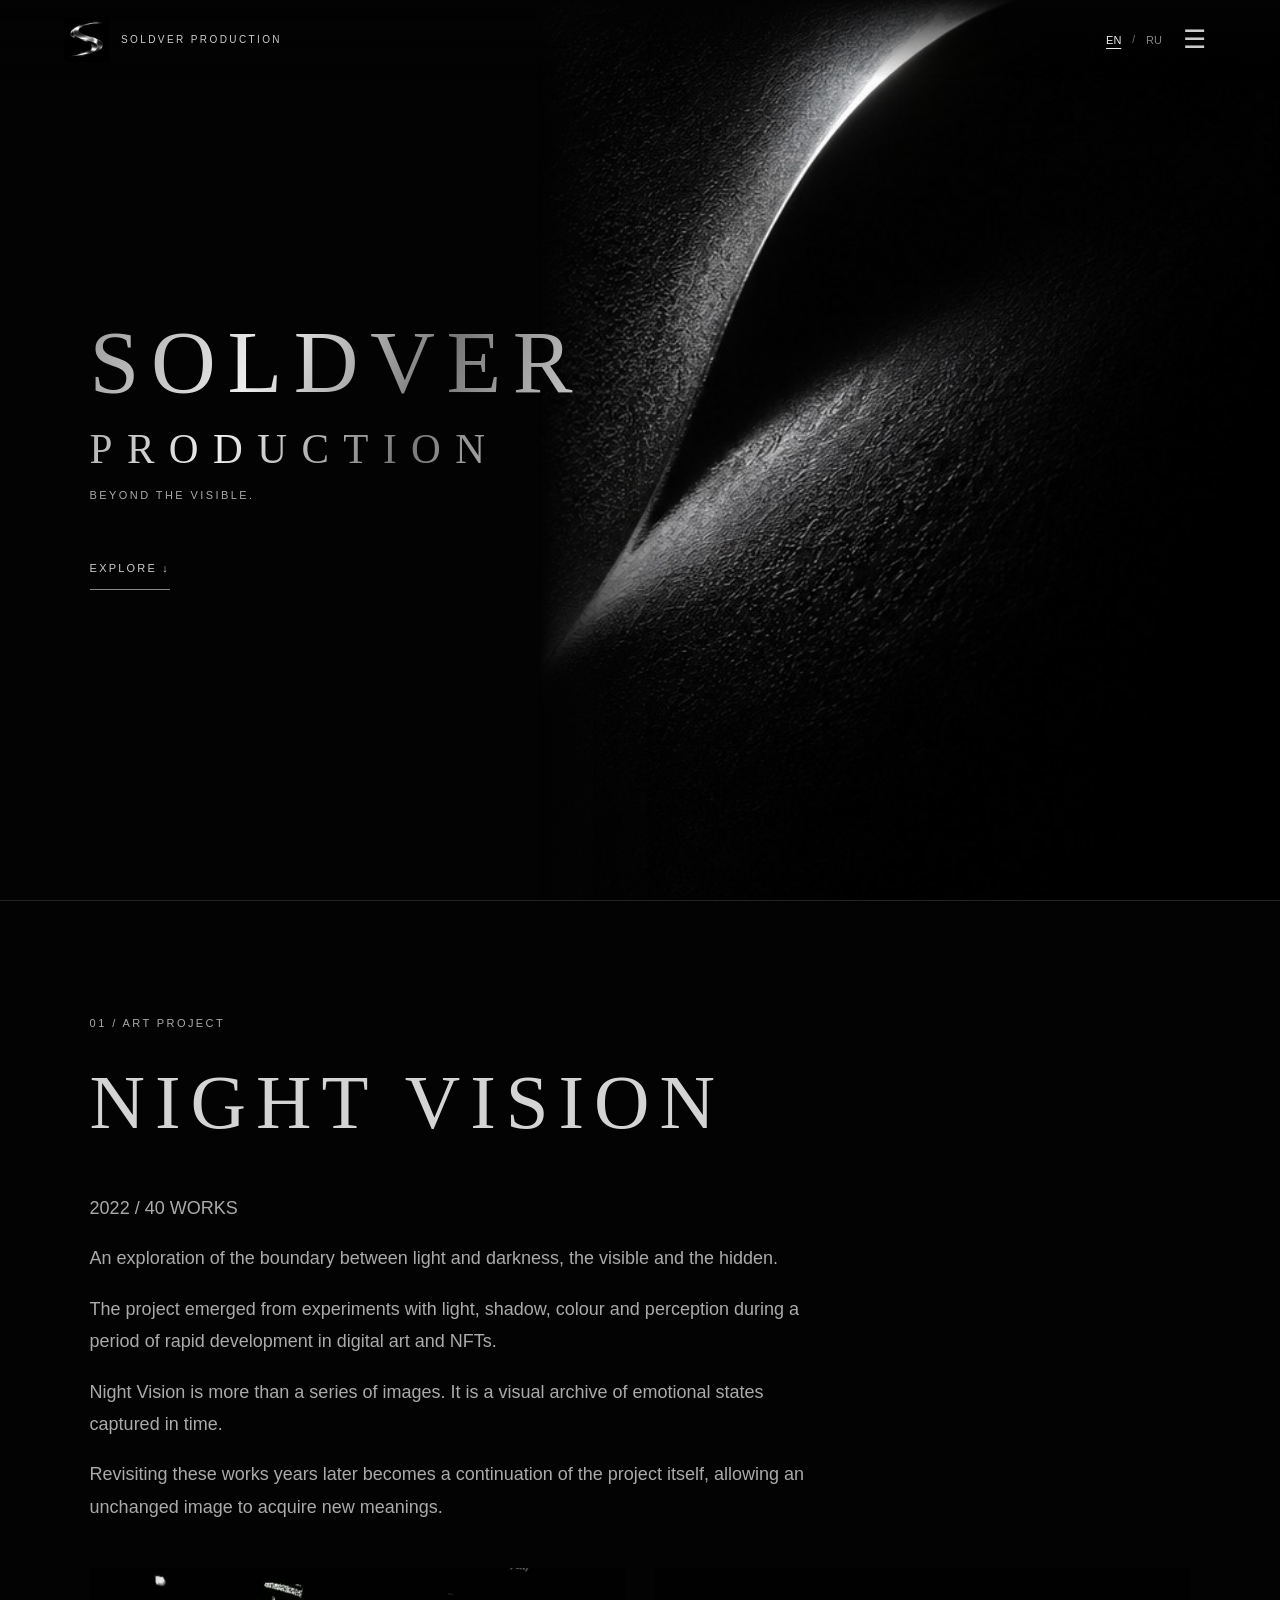
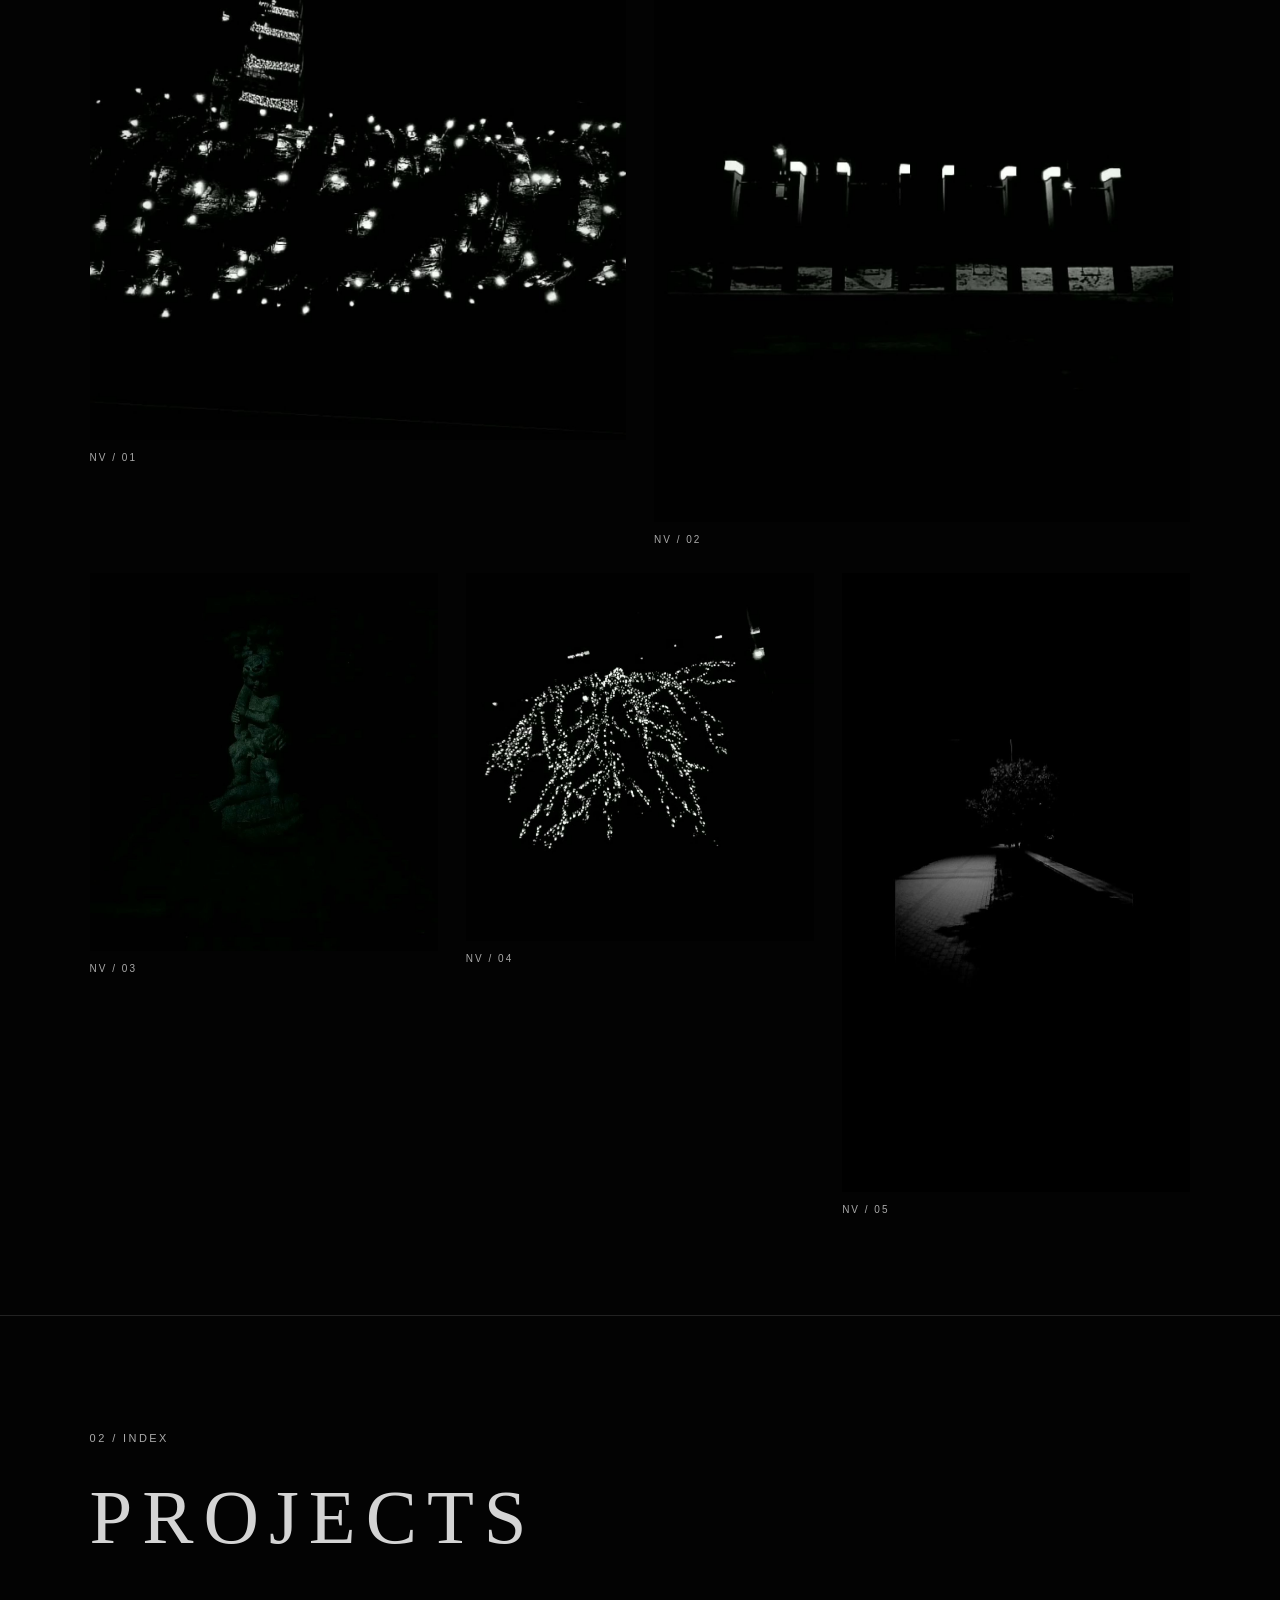
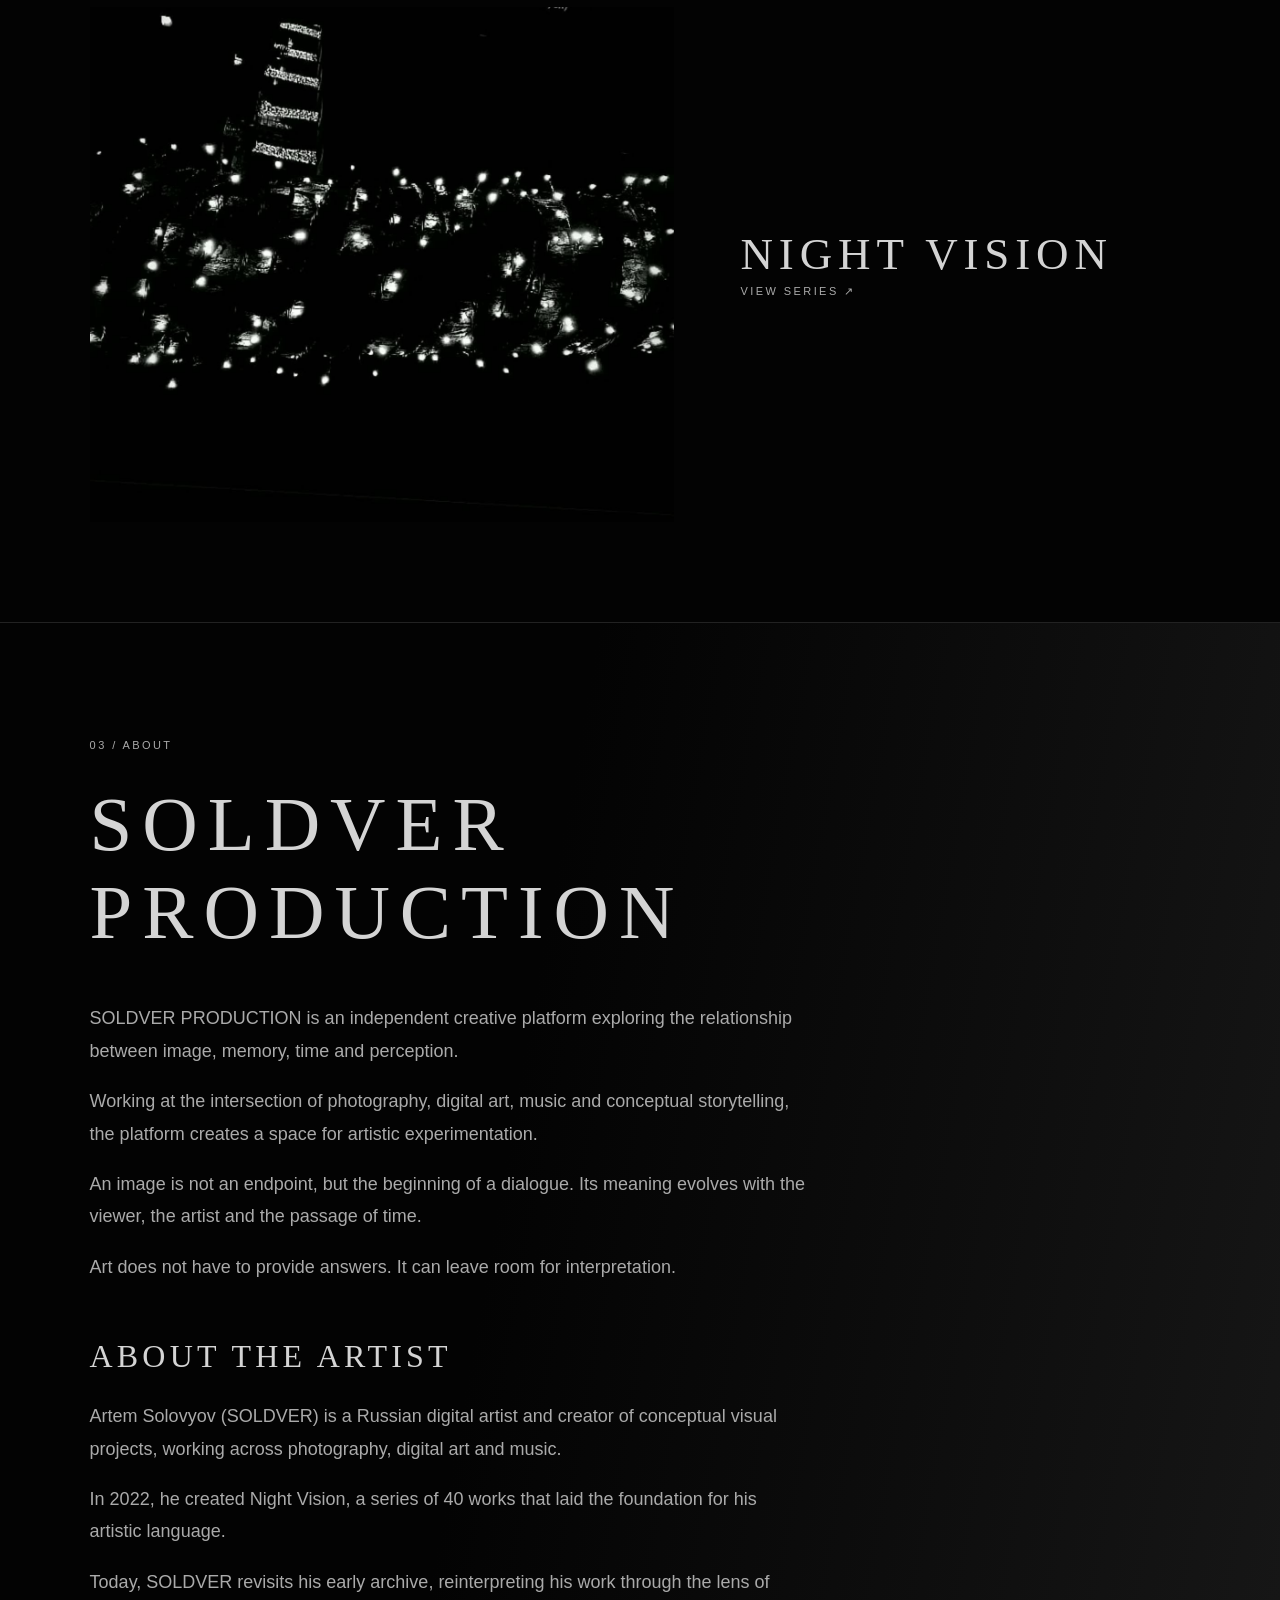
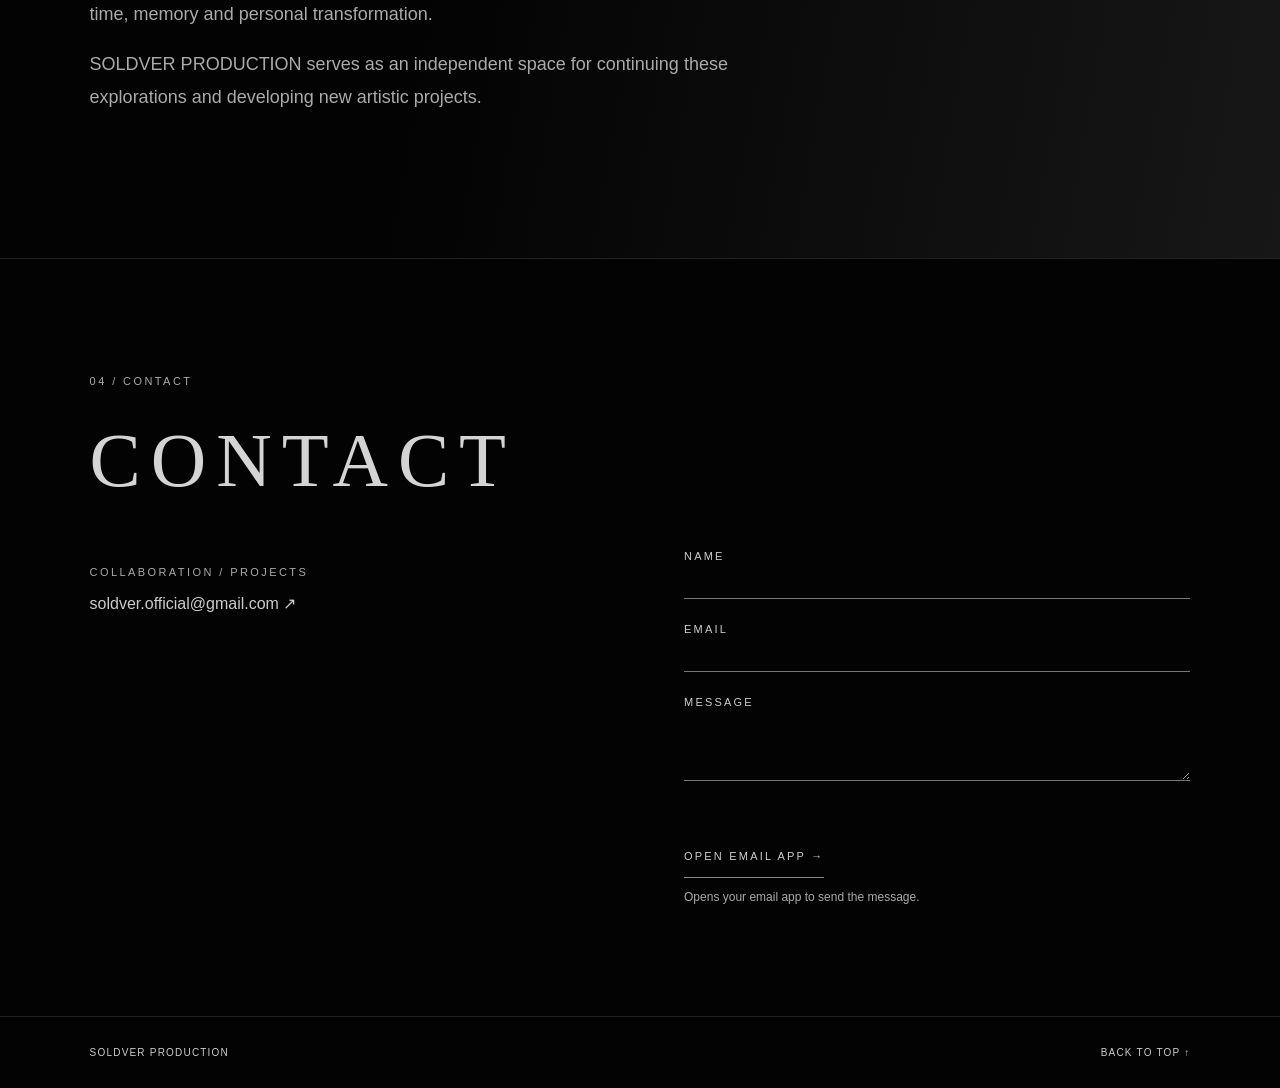
==== index.html @ 5779ecd9 "Add files via upload" ====
<!DOCTYPE html>
<html lang="en"><head><meta charset="utf-8"/><meta content="width=device-width,initial-scale=1" name="viewport"/><meta content="SOLDVER PRODUCTION — visual arts and curation." name="description"/><title>SOLDVER PRODUCTION</title><link href="favicon.ico" rel="icon"/><link href="apple-touch-icon.png" rel="apple-touch-icon"/><link href="style.css" rel="stylesheet"/><script defer="" src="script.js"></script></head><body><div aria-hidden="true" id="splash"><img alt="" src="icon-512.png"/></div><header><a class="brand" href="#home"><img alt="" src="icon-512.png"/>SOLDVER PRODUCTION</a><div class="header-actions"><div aria-label="Language" class="languages" role="group"><button aria-pressed="true" data-lang="en" type="button">EN</button><span>/</span><button aria-pressed="false" data-lang="ru" type="button">RU</button></div><button aria-controls="nav" aria-expanded="false" aria-label="Menu" id="menu">☰</button></div></header><nav hidden="" id="nav"><a data-ru="01 / NIGHT VISION" href="#night">01 / NIGHT VISION</a><a data-ru="02 / ПРОЕКТЫ" href="#projects">02 / PROJECTS</a><a data-ru="03 / О ПЛАТФОРМЕ" href="#about">03 / ABOUT</a><a data-ru="04 / КОНТАКТЫ" href="#contact">04 / CONTACT</a></nav><main><section class="hero" id="home"><div class="heroart"></div><div class="hero-copy"><h1>SOLDVER<span>PRODUCTION</span></h1><p class="kicker" data-ru="ЗА ПРЕДЕЛАМИ ВИДИМОГО.">BEYOND THE VISIBLE.</p><a class="link" data-ru="ИССЛЕДОВАТЬ ↓" href="#night">EXPLORE ↓</a></div></section><section class="section" id="night"><p class="kicker" data-ru="01 / АРТ-ПРОЕКТ">01 / ART PROJECT</p><h2>NIGHT VISION</h2><div class="editorial"><p data-ru="2022 / 40 РАБОТ">2022 / 40 WORKS</p><p data-ru="Исследование границы между светом и темнотой, видимым и скрытым.">An exploration of the boundary between light and darkness, the visible and the hidden.</p><p data-ru="Проект возник из экспериментов со светом, тенью, цветом и восприятием в период активного развития цифрового искусства и NFT.">The project emerged from experiments with light, shadow, colour and perception during a period of rapid development in digital art and NFTs.</p><p data-ru="Night Vision — не просто серия изображений. Это визуальный архив эмоциональных состояний, зафиксированных во времени.">Night Vision is more than a series of images. It is a visual archive of emotional states captured in time.</p><p data-ru="Возвращение к этим работам спустя годы становится продолжением проекта, в котором неизменное изображение приобретает новые смыслы.">Revisiting these works years later becomes a continuation of the project itself, allowing an unchanged image to acquire new meanings.</p></div><div class="gallery">
<figure><button aria-label="View artwork 01" class="work"><img alt="Night Vision 01" loading="lazy" src="nv-01.jpg"/></button><figcaption>NV / 01</figcaption></figure>
<figure><button aria-label="View artwork 02" class="work"><img alt="Night Vision 02" loading="lazy" src="nv-02.jpg"/></button><figcaption>NV / 02</figcaption></figure>
<figure><button aria-label="View artwork 03" class="work"><img alt="Night Vision 03" loading="lazy" src="nv-03.jpg"/></button><figcaption>NV / 03</figcaption></figure>
<figure><button aria-label="View artwork 04" class="work"><img alt="Night Vision 04" loading="lazy" src="nv-04.jpg"/></button><figcaption>NV / 04</figcaption></figure>
<figure><button aria-label="View artwork 05" class="work"><img alt="Night Vision 05" loading="lazy" src="nv-05.jpg"/></button><figcaption>NV / 05</figcaption></figure>
</div></section><section class="section" id="projects"><p class="kicker" data-ru="02 / КАТАЛОГ">02 / INDEX</p><h2 data-ru="ПРОЕКТЫ">PROJECTS</h2><a class="project" href="#night"><img alt="Night Vision" loading="lazy" src="nv-01.jpg"/><div><h3>NIGHT VISION</h3><span class="kicker" data-ru="СМОТРЕТЬ СЕРИЮ ↗">VIEW SERIES ↗</span></div></a></section><section class="section about" id="about"><p class="kicker" data-ru="03 / О ПЛАТФОРМЕ">03 / ABOUT</p><h2>SOLDVER<br/>PRODUCTION</h2><div class="editorial"><p data-ru="SOLDVER PRODUCTION — независимая творческая платформа, исследующая взаимосвязь изображения, памяти, времени и восприятия.">SOLDVER PRODUCTION is an independent creative platform exploring the relationship between image, memory, time and perception.</p><p data-ru="На пересечении фотографии, цифрового искусства, музыки и концептуального повествования формируется пространство для художественного эксперимента.">Working at the intersection of photography, digital art, music and conceptual storytelling, the platform creates a space for artistic experimentation.</p><p data-ru="Изображение здесь — не конечная точка, а начало диалога. Его значение способно меняться вместе со зрителем, автором и временем.">An image is not an endpoint, but the beginning of a dialogue. Its meaning evolves with the viewer, the artist and the passage of time.</p><p data-ru="Искусство не обязано давать ответы. Оно может оставлять пространство для интерпретации.">Art does not have to provide answers. It can leave room for interpretation.</p></div><h3 data-ru="ОБ АВТОРЕ">ABOUT THE ARTIST</h3><div class="editorial"><p data-ru="Артём Соловьёв (SOLDVER) — российский цифровой художник и автор концептуальных визуальных проектов, работающий на пересечении фотографии, цифрового искусства и музыки.">Artem Solovyov (SOLDVER) is a Russian digital artist and creator of conceptual visual projects, working across photography, digital art and music.</p><p data-ru="В 2022 году создал Night Vision — серию из 40 работ, ставшую основой его художественного языка.">In 2022, he created Night Vision, a series of 40 works that laid the foundation for his artistic language.</p><p data-ru="Сегодня SOLDVER возвращается к раннему архиву, переосмысливая собственные работы через призму времени, памяти и внутренней трансформации.">Today, SOLDVER revisits his early archive, reinterpreting his work through the lens of time, memory and personal transformation.</p><p data-ru="SOLDVER PRODUCTION становится пространством для развития этих исследований и создания новых художественных проектов.">SOLDVER PRODUCTION serves as an independent space for continuing these explorations and developing new artistic projects.</p></div></section><section class="section" id="contact"><p class="kicker" data-ru="04 / КОНТАКТЫ">04 / CONTACT</p><h2 data-ru="КОНТАКТЫ">CONTACT</h2><div class="contact"><div><p class="kicker" data-ru="СОТРУДНИЧЕСТВО / ПРОЕКТЫ">COLLABORATION / PROJECTS</p><a class="email" href="mailto:soldver.official@gmail.com">soldver.official@gmail.com ↗</a></div><form id="contactform"><label><span data-ru="ИМЯ">NAME</span><input name="name" required=""/></label><label><span data-ru="EMAIL">EMAIL</span><input name="email" required="" type="email"/></label><label><span data-ru="СООБЩЕНИЕ">MESSAGE</span><textarea name="message" required="" rows="4"></textarea></label><button class="link" data-ru="ОТКРЫТЬ ПОЧТУ →" type="submit">OPEN EMAIL APP →</button><p class="note" data-ru="Открывает почтовое приложение для отправки сообщения.">Opens your email app to send the message.</p></form></div></section></main><footer>SOLDVER PRODUCTION <a data-ru="НАВЕРХ ↑" href="#home">BACK TO TOP ↑</a></footer><dialog id="viewer"><button aria-label="Close">×</button><img alt=""/></dialog></body></html>
---- style.css ----
*{box-sizing:border-box}html{scroll-behavior:smooth;color-scheme:dark}body{margin:0;background:#030303;color:#ccc;font:16px Arial,sans-serif}a{color:inherit;text-decoration:none}button,input,textarea{font:inherit;color:inherit}button{cursor:pointer;background:none;border:0}header{position:fixed;z-index:10;top:0;width:100%;display:flex;justify-content:space-between;align-items:center;padding:14px 5%;background:linear-gradient(#030303e8,transparent)}.brand{display:flex;align-items:center;gap:12px;font-size:10px;letter-spacing:.24em}.brand img{width:45px}#menu{font-size:26px;padding:10px}nav{position:fixed;inset:0;background:radial-gradient(ellipse at 100% 60%,#292929,#030303 55%);z-index:9;padding:18vh 9%;}nav:not([hidden]){display:flex;flex-direction:column;gap:28px;animation:appear .5s both}nav a{font:clamp(21px,4vw,50px) Georgia,serif;letter-spacing:.12em}nav a:hover{color:white}.hero{min-height:100svh;position:relative;display:flex;align-items:center;overflow:hidden;padding:100px 7%}.heroart{position:absolute;inset:0 0 0 42%;background:url(sculpture.jpg) center right/cover no-repeat;mask-image:linear-gradient(90deg,transparent,#000 22%);animation:appear 2.2s both}.hero-copy{position:relative;z-index:1;max-width:100%;animation:appear 2s both}h1,h2,h3{font-family:Georgia,serif;font-weight:400;letter-spacing:.13em;margin:0;color:#d4d4d4}h1{font-size:clamp(36px,7vw,100px);background:linear-gradient(115deg,#999,#eee,#777,#ddd);background-clip:text;color:transparent}h1 span{display:block;font-size:.46em;letter-spacing:.35em;margin-top:12px}h2{font-size:clamp(30px,6vw,78px);margin:25px 0 45px}h3{font-size:clamp(22px,4vw,45px)}.kicker{font-size:11px;letter-spacing:.22em;line-height:2;color:#aaa}.link{display:inline-block;border-bottom:1px solid #888;padding:15px 0;letter-spacing:.2em;font-size:11px;margin-top:30px}.section{padding:100px 7%;scroll-margin-top:30px;border-top:1px solid #222}.gallery{display:grid;grid-template-columns:repeat(6,1fr);gap:28px}figure{margin:0;grid-column:span 2}figure:nth-child(-n+2){grid-column:span 3}.work{padding:0;width:100%;display:block}.work img{width:100%;height:auto;display:block}figcaption{font-size:10px;letter-spacing:.2em;margin-top:12px;color:#aaa}.project{display:grid;grid-template-columns:1.3fr 1fr;gap:6%;align-items:center}.project img{width:100%}.about{min-height:65vh;background:linear-gradient(100deg,#030303 40%,#171717)}.contact{display:grid;grid-template-columns:1fr 1fr;gap:8%}.email{overflow-wrap:anywhere}label{display:block;font-size:11px;letter-spacing:.2em;margin-bottom:24px}input,textarea{display:block;width:100%;background:transparent;border:0;border-bottom:1px solid #777;padding:12px 0;outline-offset:4px;letter-spacing:normal}.note{font-size:12px;color:#aaa}footer{display:flex;justify-content:space-between;padding:30px 7%;border-top:1px solid #222;font-size:10px;letter-spacing:.12em}dialog{background:#000;border:0;width:100%;height:100%;max-width:100%;max-height:100%;padding:35px}dialog[open]{display:grid;place-items:center}dialog img{max-width:100%;max-height:85vh;object-fit:contain}dialog button{position:absolute;top:10px;right:15px;font-size:30px}#splash{display:none;position:fixed;inset:0;z-index:30;background:#000;place-items:center}#splash.play{display:grid;animation:vanish 1.6s both;pointer-events:none}#splash img{width:100px;animation:glow 1.3s both}.reveal{animation:appear .9s both}@keyframes appear{from{opacity:0;transform:translateY(8px)}to{opacity:1;transform:none}}@keyframes vanish{0%,65%{opacity:1}100%{opacity:0;visibility:hidden}}@keyframes glow{0%{opacity:0}60%{opacity:1;filter:brightness(1.5)}100%{filter:brightness(1)}}@media(max-width:650px){.heroart{inset:10% 0 0 22%;opacity:.8}.hero-copy{margin-top:12vh}.gallery{grid-template-columns:1fr 1fr;gap:16px}figure,figure:nth-child(-n+2){grid-column:span 1}figure:first-child{grid-column:span 2}.project,.contact{grid-template-columns:1fr;gap:30px}.section{padding:75px 6%}h1 span{letter-spacing:.23em}.brand{font-size:9px}}@media(prefers-reduced-motion:reduce){*,*::before,*::after{animation:none!important;scroll-behavior:auto!important}#splash.play{display:none}}

.header-actions,.languages{display:flex;align-items:center;gap:8px}.languages{font-size:10px;color:#777}.languages button{padding:8px 3px;font-size:11px;color:#888}.languages button[aria-pressed=true]{color:#eee;text-decoration:underline;text-underline-offset:4px}.editorial{max-width:720px;line-height:1.8;color:#aaa;margin:0 0 45px;font-size:clamp(15px,2vw,18px)}.editorial p{margin:0 0 1em}.about h3{margin:55px 0 25px;font-size:clamp(20px,4vw,32px)}@media(max-width:400px){.brand{letter-spacing:.08em;gap:5px}.brand img{width:32px}.header-actions{gap:2px}#menu{padding:6px}.languages{gap:3px}}
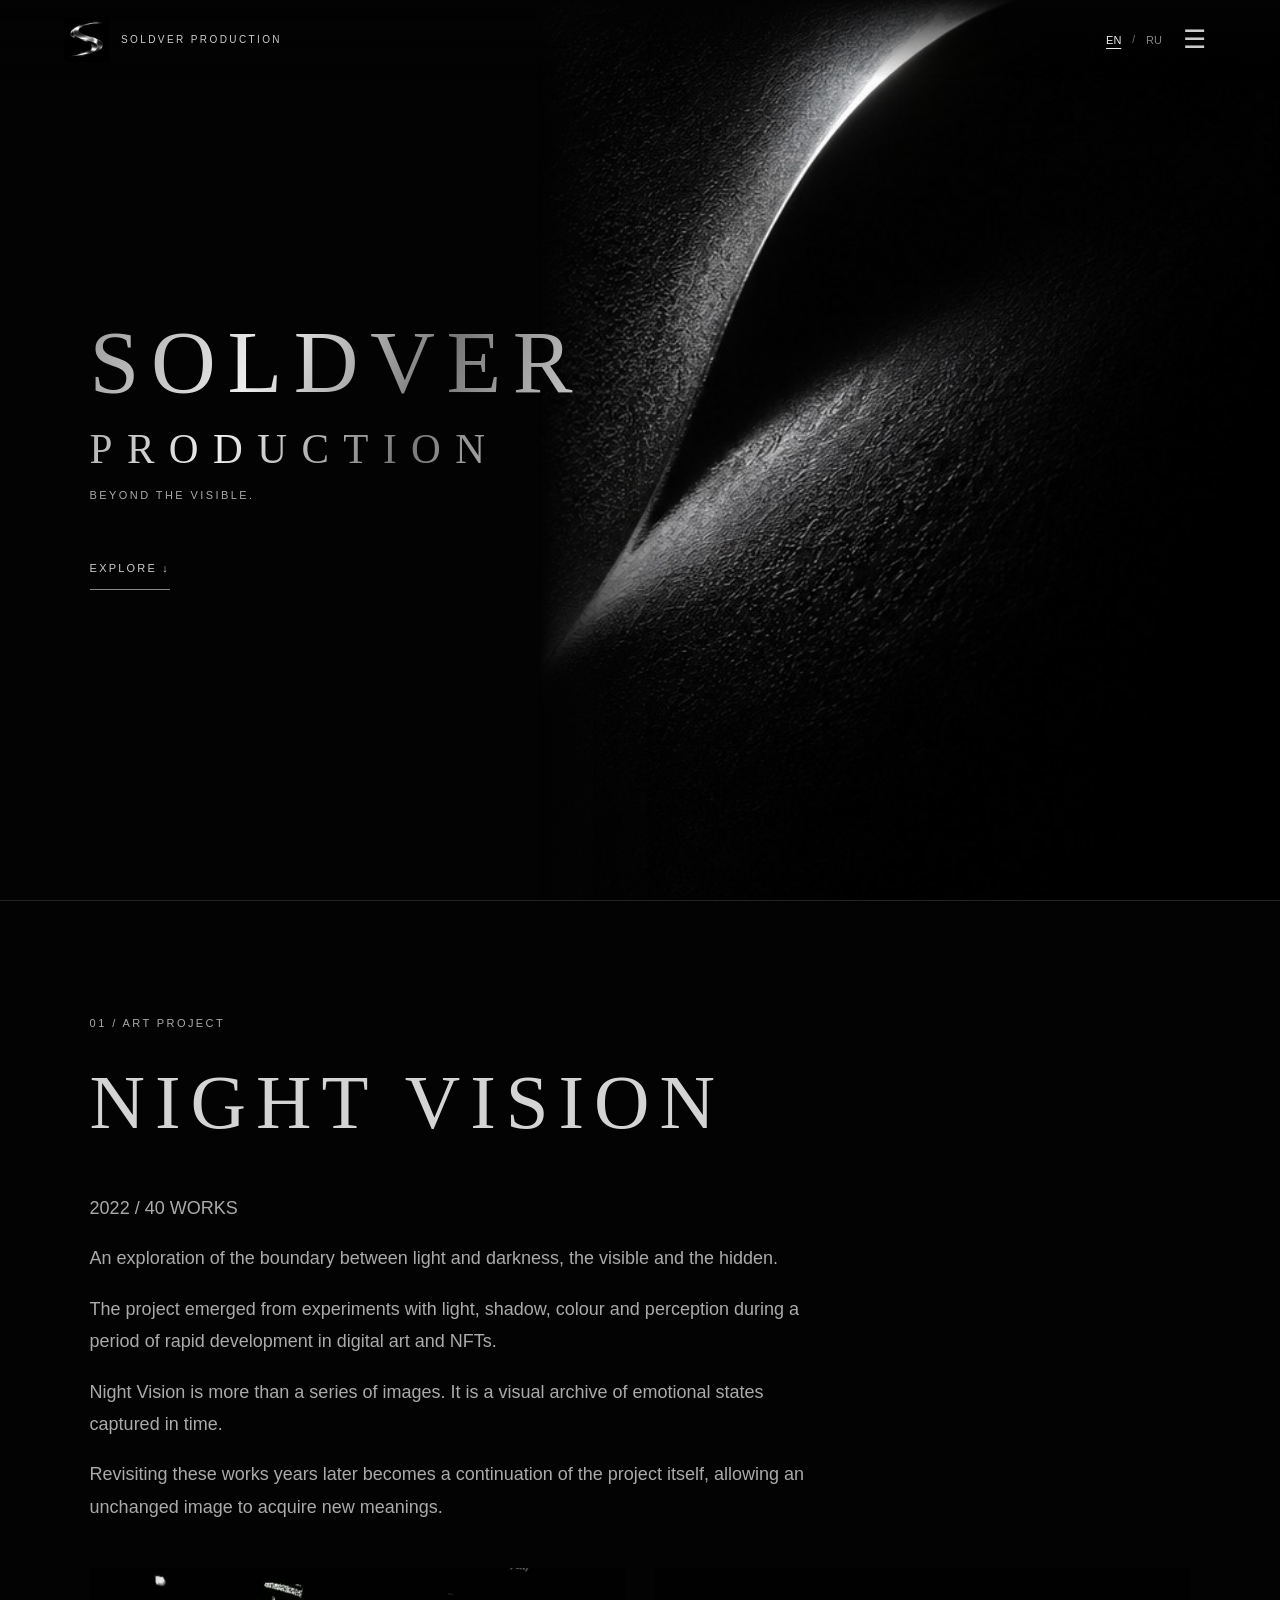
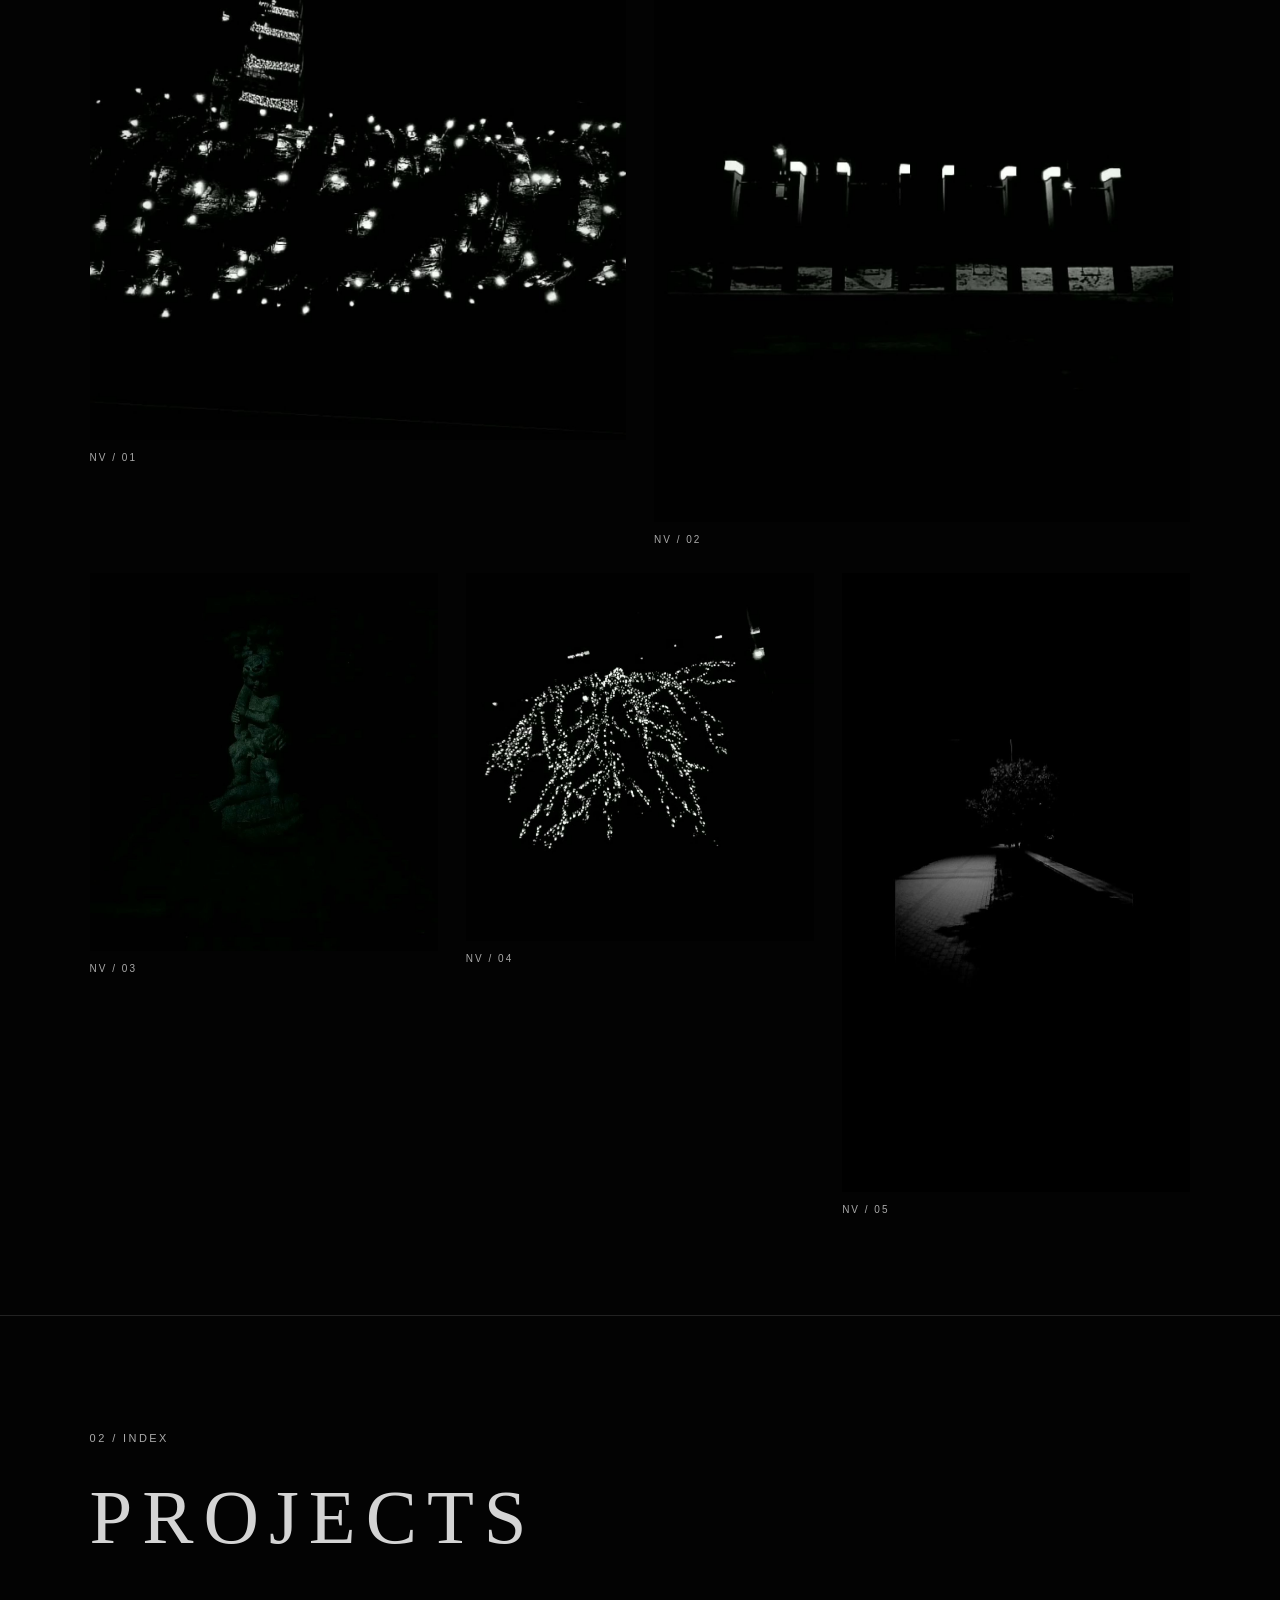
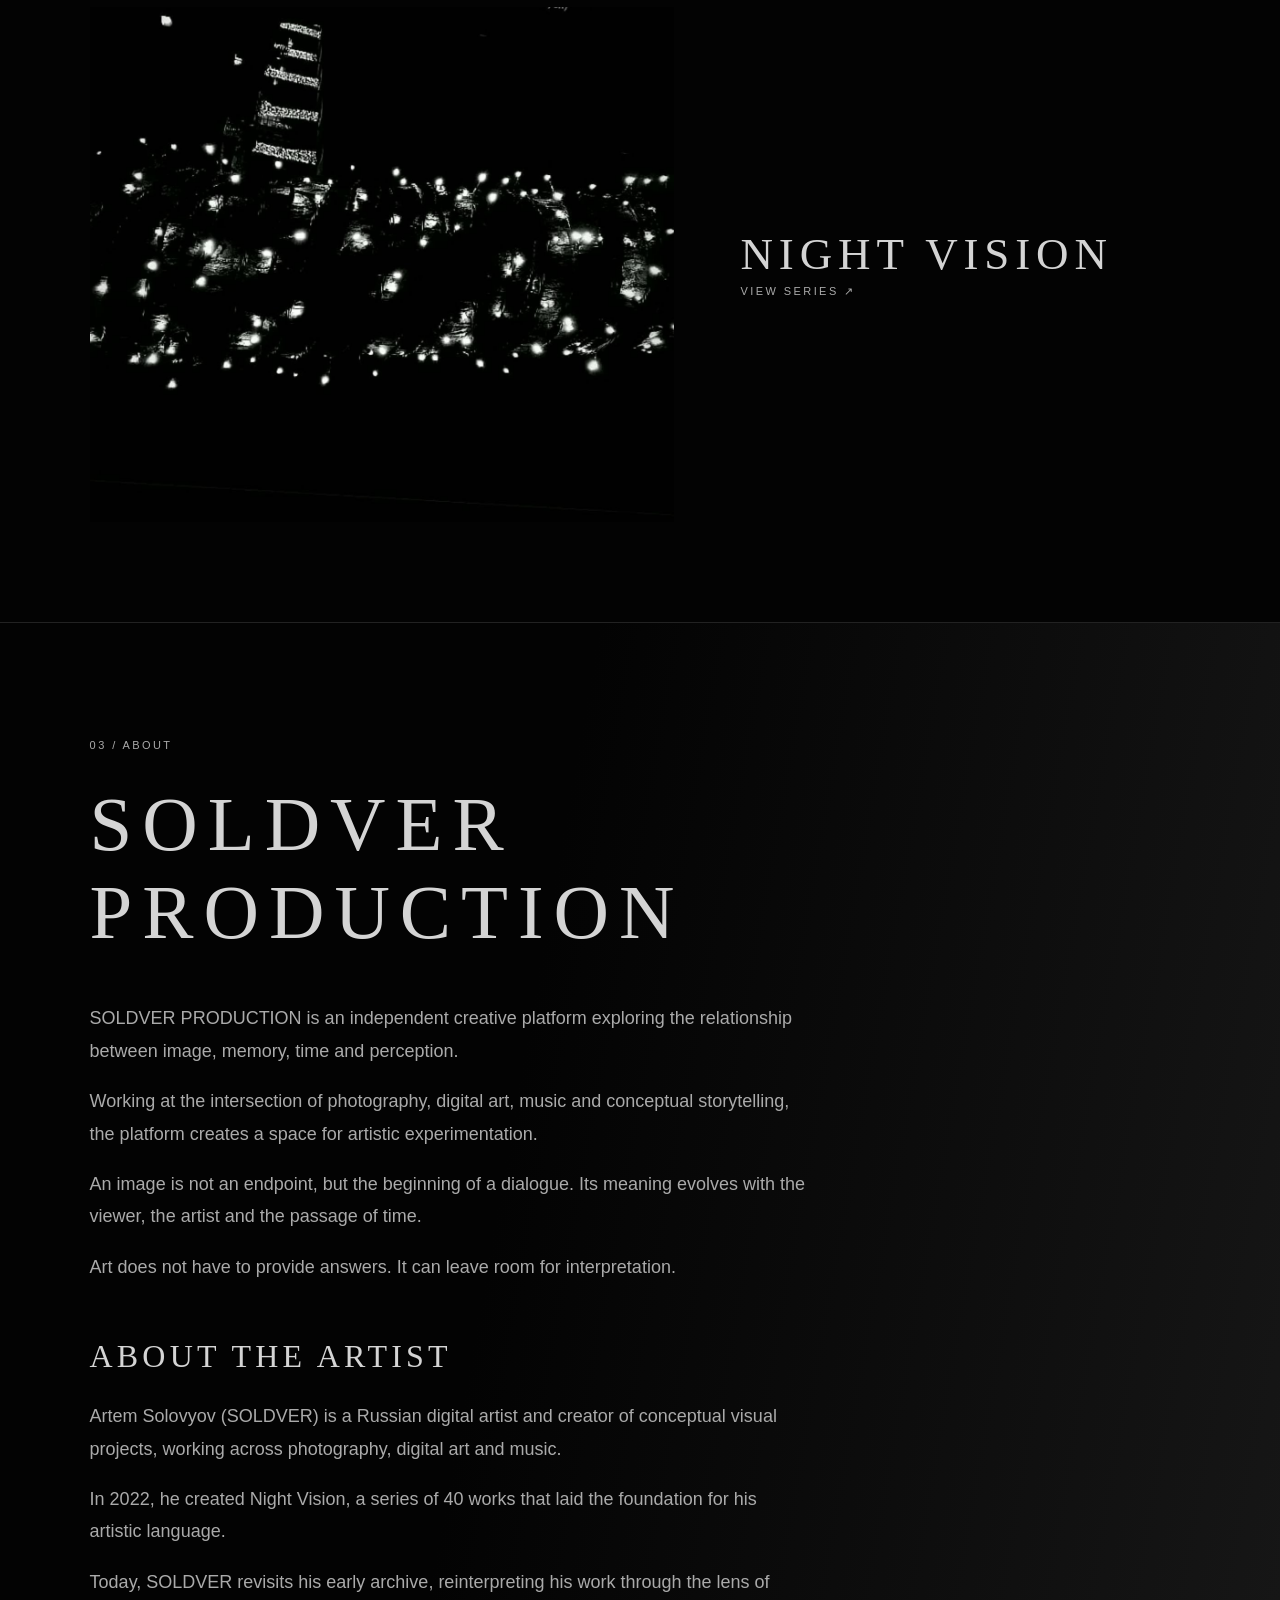
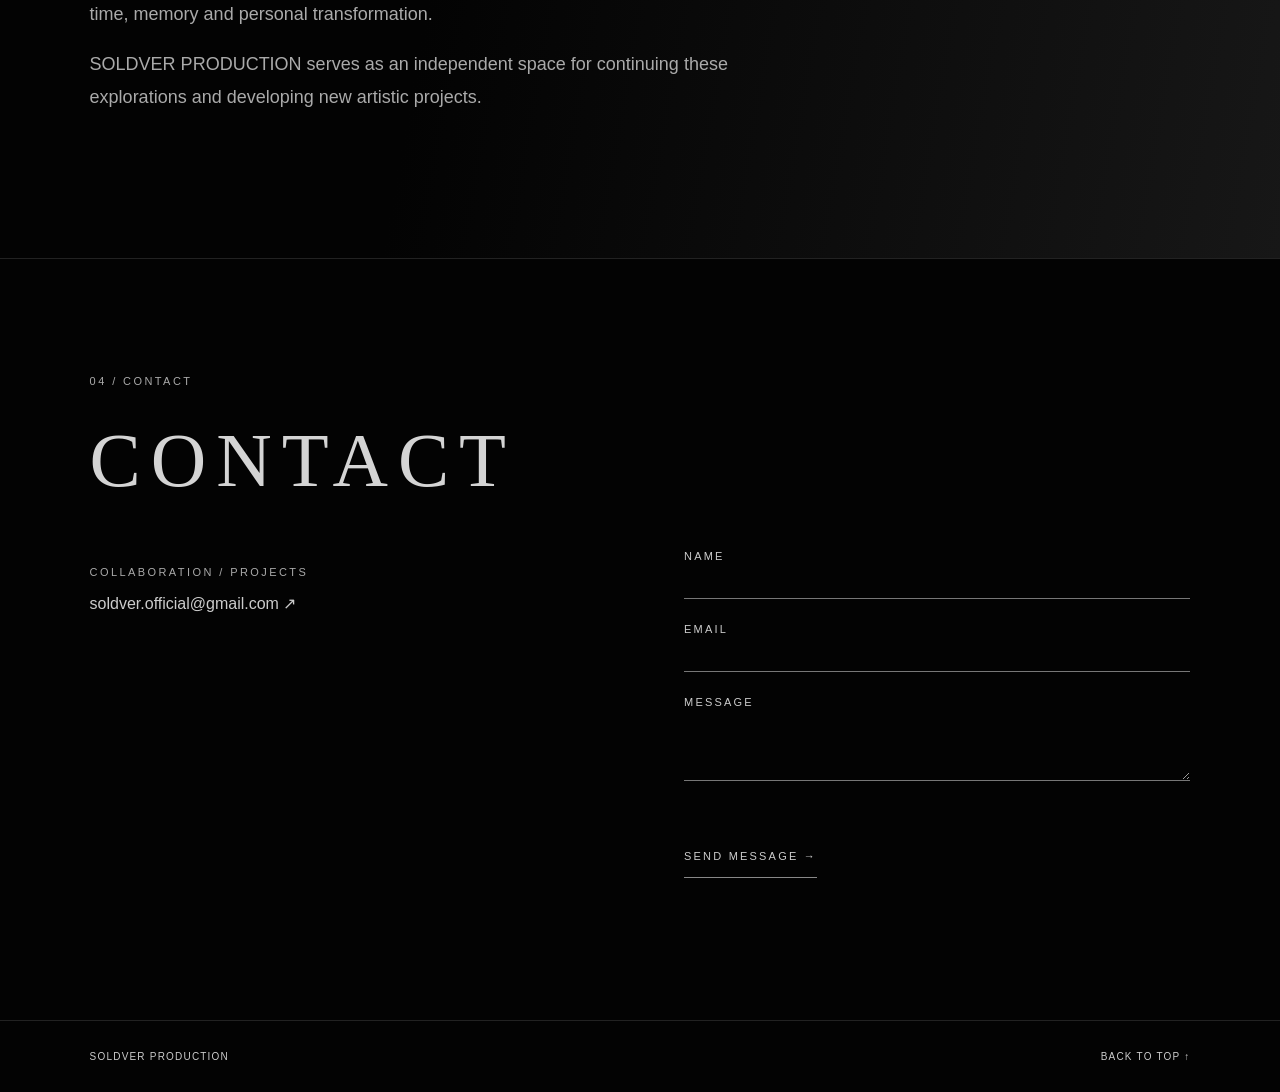
==== commit c1b087f3: "Add files via upload" ====
--- a/index.html
+++ b/index.html
@@ -5,4 +5,4 @@
 <figure><button aria-label="View artwork 03" class="work"><img alt="Night Vision 03" loading="lazy" src="nv-03.jpg"/></button><figcaption>NV / 03</figcaption></figure>
 <figure><button aria-label="View artwork 04" class="work"><img alt="Night Vision 04" loading="lazy" src="nv-04.jpg"/></button><figcaption>NV / 04</figcaption></figure>
 <figure><button aria-label="View artwork 05" class="work"><img alt="Night Vision 05" loading="lazy" src="nv-05.jpg"/></button><figcaption>NV / 05</figcaption></figure>
-</div></section><section class="section" id="projects"><p class="kicker" data-ru="02 / КАТАЛОГ">02 / INDEX</p><h2 data-ru="ПРОЕКТЫ">PROJECTS</h2><a class="project" href="#night"><img alt="Night Vision" loading="lazy" src="nv-01.jpg"/><div><h3>NIGHT VISION</h3><span class="kicker" data-ru="СМОТРЕТЬ СЕРИЮ ↗">VIEW SERIES ↗</span></div></a></section><section class="section about" id="about"><p class="kicker" data-ru="03 / О ПЛАТФОРМЕ">03 / ABOUT</p><h2>SOLDVER<br/>PRODUCTION</h2><div class="editorial"><p data-ru="SOLDVER PRODUCTION — независимая творческая платформа, исследующая взаимосвязь изображения, памяти, времени и восприятия.">SOLDVER PRODUCTION is an independent creative platform exploring the relationship between image, memory, time and perception.</p><p data-ru="На пересечении фотографии, цифрового искусства, музыки и концептуального повествования формируется пространство для художественного эксперимента.">Working at the intersection of photography, digital art, music and conceptual storytelling, the platform creates a space for artistic experimentation.</p><p data-ru="Изображение здесь — не конечная точка, а начало диалога. Его значение способно меняться вместе со зрителем, автором и временем.">An image is not an endpoint, but the beginning of a dialogue. Its meaning evolves with the viewer, the artist and the passage of time.</p><p data-ru="Искусство не обязано давать ответы. Оно может оставлять пространство для интерпретации.">Art does not have to provide answers. It can leave room for interpretation.</p></div><h3 data-ru="ОБ АВТОРЕ">ABOUT THE ARTIST</h3><div class="editorial"><p data-ru="Артём Соловьёв (SOLDVER) — российский цифровой художник и автор концептуальных визуальных проектов, работающий на пересечении фотографии, цифрового искусства и музыки.">Artem Solovyov (SOLDVER) is a Russian digital artist and creator of conceptual visual projects, working across photography, digital art and music.</p><p data-ru="В 2022 году создал Night Vision — серию из 40 работ, ставшую основой его художественного языка.">In 2022, he created Night Vision, a series of 40 works that laid the foundation for his artistic language.</p><p data-ru="Сегодня SOLDVER возвращается к раннему архиву, переосмысливая собственные работы через призму времени, памяти и внутренней трансформации.">Today, SOLDVER revisits his early archive, reinterpreting his work through the lens of time, memory and personal transformation.</p><p data-ru="SOLDVER PRODUCTION становится пространством для развития этих исследований и создания новых художественных проектов.">SOLDVER PRODUCTION serves as an independent space for continuing these explorations and developing new artistic projects.</p></div></section><section class="section" id="contact"><p class="kicker" data-ru="04 / КОНТАКТЫ">04 / CONTACT</p><h2 data-ru="КОНТАКТЫ">CONTACT</h2><div class="contact"><div><p class="kicker" data-ru="СОТРУДНИЧЕСТВО / ПРОЕКТЫ">COLLABORATION / PROJECTS</p><a class="email" href="mailto:soldver.official@gmail.com">soldver.official@gmail.com ↗</a></div><form id="contactform"><label><span data-ru="ИМЯ">NAME</span><input name="name" required=""/></label><label><span data-ru="EMAIL">EMAIL</span><input name="email" required="" type="email"/></label><label><span data-ru="СООБЩЕНИЕ">MESSAGE</span><textarea name="message" required="" rows="4"></textarea></label><button class="link" data-ru="ОТКРЫТЬ ПОЧТУ →" type="submit">OPEN EMAIL APP →</button><p class="note" data-ru="Открывает почтовое приложение для отправки сообщения.">Opens your email app to send the message.</p></form></div></section></main><footer>SOLDVER PRODUCTION <a data-ru="НАВЕРХ ↑" href="#home">BACK TO TOP ↑</a></footer><dialog id="viewer"><button aria-label="Close">×</button><img alt=""/></dialog></body></html>
+</div></section><section class="section" id="projects"><p class="kicker" data-ru="02 / КАТАЛОГ">02 / INDEX</p><h2 data-ru="ПРОЕКТЫ">PROJECTS</h2><a class="project" href="#night"><img alt="Night Vision" loading="lazy" src="nv-01.jpg"/><div><h3>NIGHT VISION</h3><span class="kicker" data-ru="СМОТРЕТЬ СЕРИЮ ↗">VIEW SERIES ↗</span></div></a></section><section class="section about" id="about"><p class="kicker" data-ru="03 / О ПЛАТФОРМЕ">03 / ABOUT</p><h2>SOLDVER<br/>PRODUCTION</h2><div class="editorial"><p data-ru="SOLDVER PRODUCTION — независимая творческая платформа, исследующая взаимосвязь изображения, памяти, времени и восприятия.">SOLDVER PRODUCTION is an independent creative platform exploring the relationship between image, memory, time and perception.</p><p data-ru="На пересечении фотографии, цифрового искусства, музыки и концептуального повествования формируется пространство для художественного эксперимента.">Working at the intersection of photography, digital art, music and conceptual storytelling, the platform creates a space for artistic experimentation.</p><p data-ru="Изображение здесь — не конечная точка, а начало диалога. Его значение способно меняться вместе со зрителем, автором и временем.">An image is not an endpoint, but the beginning of a dialogue. Its meaning evolves with the viewer, the artist and the passage of time.</p><p data-ru="Искусство не обязано давать ответы. Оно может оставлять пространство для интерпретации.">Art does not have to provide answers. It can leave room for interpretation.</p></div><h3 data-ru="ОБ АВТОРЕ">ABOUT THE ARTIST</h3><div class="editorial"><p data-ru="Артём Соловьёв (SOLDVER) — российский цифровой художник и автор концептуальных визуальных проектов, работающий на пересечении фотографии, цифрового искусства и музыки.">Artem Solovyov (SOLDVER) is a Russian digital artist and creator of conceptual visual projects, working across photography, digital art and music.</p><p data-ru="В 2022 году создал Night Vision — серию из 40 работ, ставшую основой его художественного языка.">In 2022, he created Night Vision, a series of 40 works that laid the foundation for his artistic language.</p><p data-ru="Сегодня SOLDVER возвращается к раннему архиву, переосмысливая собственные работы через призму времени, памяти и внутренней трансформации.">Today, SOLDVER revisits his early archive, reinterpreting his work through the lens of time, memory and personal transformation.</p><p data-ru="SOLDVER PRODUCTION становится пространством для развития этих исследований и создания новых художественных проектов.">SOLDVER PRODUCTION serves as an independent space for continuing these explorations and developing new artistic projects.</p></div></section><section class="section" id="contact"><p class="kicker" data-ru="04 / КОНТАКТЫ">04 / CONTACT</p><h2 data-ru="КОНТАКТЫ">CONTACT</h2><div class="contact"><div><p class="kicker" data-ru="СОТРУДНИЧЕСТВО / ПРОЕКТЫ">COLLABORATION / PROJECTS</p><a class="email" href="mailto:soldver.official@gmail.com">soldver.official@gmail.com ↗</a></div><form id="contactform" action="https://formspree.io/f/xgakqlvw" method="POST"><label><span data-ru="ИМЯ">NAME</span><input name="name" required=""/></label><label><span data-ru="EMAIL">EMAIL</span><input name="email" required="" type="email"/></label><label><span data-ru="СООБЩЕНИЕ">MESSAGE</span><textarea name="message" required="" rows="4"></textarea></label><input type="text" name="_gotcha" tabindex="-1" autocomplete="off" hidden/><button class="link" data-ru="ОТПРАВИТЬ СООБЩЕНИЕ →" type="submit">SEND MESSAGE →</button><p class="note" id="contactstatus" role="status" aria-live="polite"></p></form></div></section></main><footer>SOLDVER PRODUCTION <a data-ru="НАВЕРХ ↑" href="#home">BACK TO TOP ↑</a></footer><dialog id="viewer"><button aria-label="Close">×</button><img alt=""/></dialog></body></html>
--- a/style.css
+++ b/style.css
@@ -1,3 +1,5 @@
 *{box-sizing:border-box}html{scroll-behavior:smooth;color-scheme:dark}body{margin:0;background:#030303;color:#ccc;font:16px Arial,sans-serif}a{color:inherit;text-decoration:none}button,input,textarea{font:inherit;color:inherit}button{cursor:pointer;background:none;border:0}header{position:fixed;z-index:10;top:0;width:100%;display:flex;justify-content:space-between;align-items:center;padding:14px 5%;background:linear-gradient(#030303e8,transparent)}.brand{display:flex;align-items:center;gap:12px;font-size:10px;letter-spacing:.24em}.brand img{width:45px}#menu{font-size:26px;padding:10px}nav{position:fixed;inset:0;background:radial-gradient(ellipse at 100% 60%,#292929,#030303 55%);z-index:9;padding:18vh 9%;}nav:not([hidden]){display:flex;flex-direction:column;gap:28px;animation:appear .5s both}nav a{font:clamp(21px,4vw,50px) Georgia,serif;letter-spacing:.12em}nav a:hover{color:white}.hero{min-height:100svh;position:relative;display:flex;align-items:center;overflow:hidden;padding:100px 7%}.heroart{position:absolute;inset:0 0 0 42%;background:url(sculpture.jpg) center right/cover no-repeat;mask-image:linear-gradient(90deg,transparent,#000 22%);animation:appear 2.2s both}.hero-copy{position:relative;z-index:1;max-width:100%;animation:appear 2s both}h1,h2,h3{font-family:Georgia,serif;font-weight:400;letter-spacing:.13em;margin:0;color:#d4d4d4}h1{font-size:clamp(36px,7vw,100px);background:linear-gradient(115deg,#999,#eee,#777,#ddd);background-clip:text;color:transparent}h1 span{display:block;font-size:.46em;letter-spacing:.35em;margin-top:12px}h2{font-size:clamp(30px,6vw,78px);margin:25px 0 45px}h3{font-size:clamp(22px,4vw,45px)}.kicker{font-size:11px;letter-spacing:.22em;line-height:2;color:#aaa}.link{display:inline-block;border-bottom:1px solid #888;padding:15px 0;letter-spacing:.2em;font-size:11px;margin-top:30px}.section{padding:100px 7%;scroll-margin-top:30px;border-top:1px solid #222}.gallery{display:grid;grid-template-columns:repeat(6,1fr);gap:28px}figure{margin:0;grid-column:span 2}figure:nth-child(-n+2){grid-column:span 3}.work{padding:0;width:100%;display:block}.work img{width:100%;height:auto;display:block}figcaption{font-size:10px;letter-spacing:.2em;margin-top:12px;color:#aaa}.project{display:grid;grid-template-columns:1.3fr 1fr;gap:6%;align-items:center}.project img{width:100%}.about{min-height:65vh;background:linear-gradient(100deg,#030303 40%,#171717)}.contact{display:grid;grid-template-columns:1fr 1fr;gap:8%}.email{overflow-wrap:anywhere}label{display:block;font-size:11px;letter-spacing:.2em;margin-bottom:24px}input,textarea{display:block;width:100%;background:transparent;border:0;border-bottom:1px solid #777;padding:12px 0;outline-offset:4px;letter-spacing:normal}.note{font-size:12px;color:#aaa}footer{display:flex;justify-content:space-between;padding:30px 7%;border-top:1px solid #222;font-size:10px;letter-spacing:.12em}dialog{background:#000;border:0;width:100%;height:100%;max-width:100%;max-height:100%;padding:35px}dialog[open]{display:grid;place-items:center}dialog img{max-width:100%;max-height:85vh;object-fit:contain}dialog button{position:absolute;top:10px;right:15px;font-size:30px}#splash{display:none;position:fixed;inset:0;z-index:30;background:#000;place-items:center}#splash.play{display:grid;animation:vanish 1.6s both;pointer-events:none}#splash img{width:100px;animation:glow 1.3s both}.reveal{animation:appear .9s both}@keyframes appear{from{opacity:0;transform:translateY(8px)}to{opacity:1;transform:none}}@keyframes vanish{0%,65%{opacity:1}100%{opacity:0;visibility:hidden}}@keyframes glow{0%{opacity:0}60%{opacity:1;filter:brightness(1.5)}100%{filter:brightness(1)}}@media(max-width:650px){.heroart{inset:10% 0 0 22%;opacity:.8}.hero-copy{margin-top:12vh}.gallery{grid-template-columns:1fr 1fr;gap:16px}figure,figure:nth-child(-n+2){grid-column:span 1}figure:first-child{grid-column:span 2}.project,.contact{grid-template-columns:1fr;gap:30px}.section{padding:75px 6%}h1 span{letter-spacing:.23em}.brand{font-size:9px}}@media(prefers-reduced-motion:reduce){*,*::before,*::after{animation:none!important;scroll-behavior:auto!important}#splash.play{display:none}}
 
 .header-actions,.languages{display:flex;align-items:center;gap:8px}.languages{font-size:10px;color:#777}.languages button{padding:8px 3px;font-size:11px;color:#888}.languages button[aria-pressed=true]{color:#eee;text-decoration:underline;text-underline-offset:4px}.editorial{max-width:720px;line-height:1.8;color:#aaa;margin:0 0 45px;font-size:clamp(15px,2vw,18px)}.editorial p{margin:0 0 1em}.about h3{margin:55px 0 25px;font-size:clamp(20px,4vw,32px)}@media(max-width:400px){.brand{letter-spacing:.08em;gap:5px}.brand img{width:32px}.header-actions{gap:2px}#menu{padding:6px}.languages{gap:3px}}
+
+#contactform [hidden]{display:none!important}#contactform button:disabled{opacity:.5;cursor:wait}#contactstatus{min-height:1.5em}
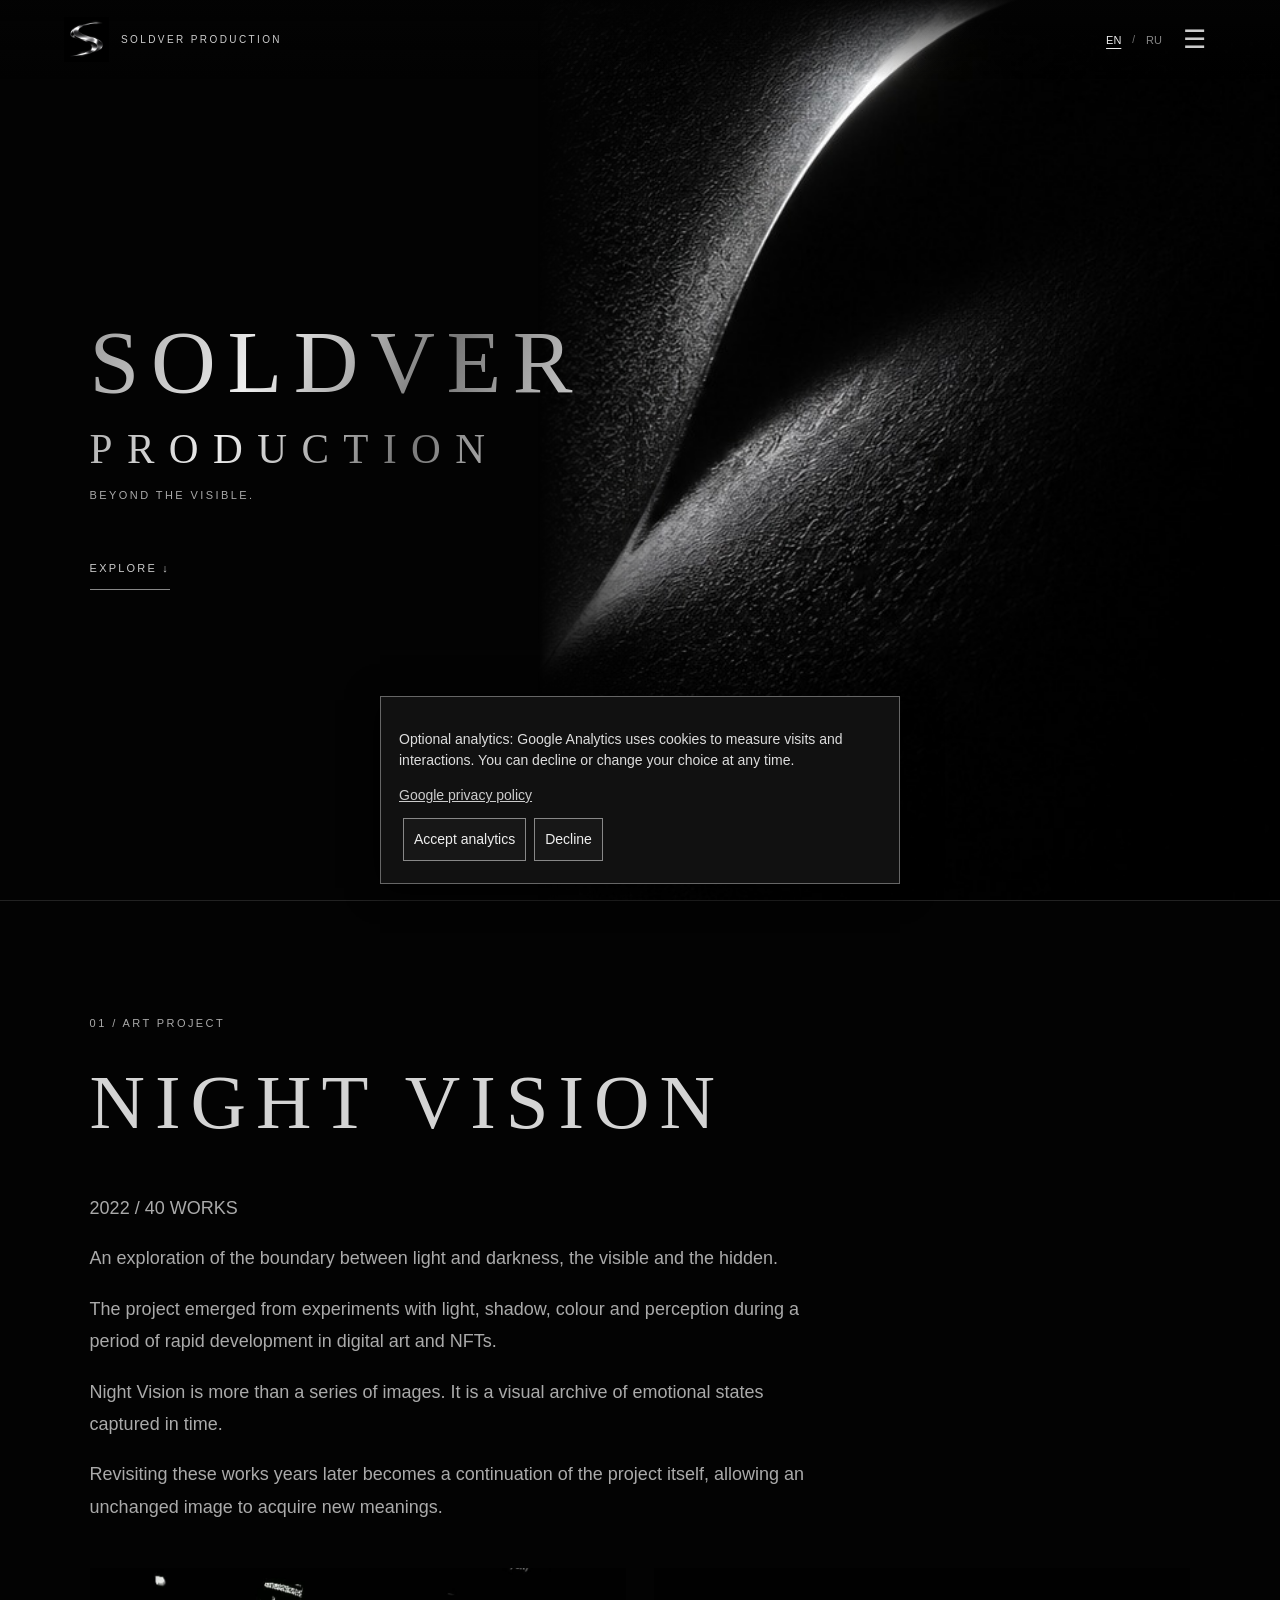
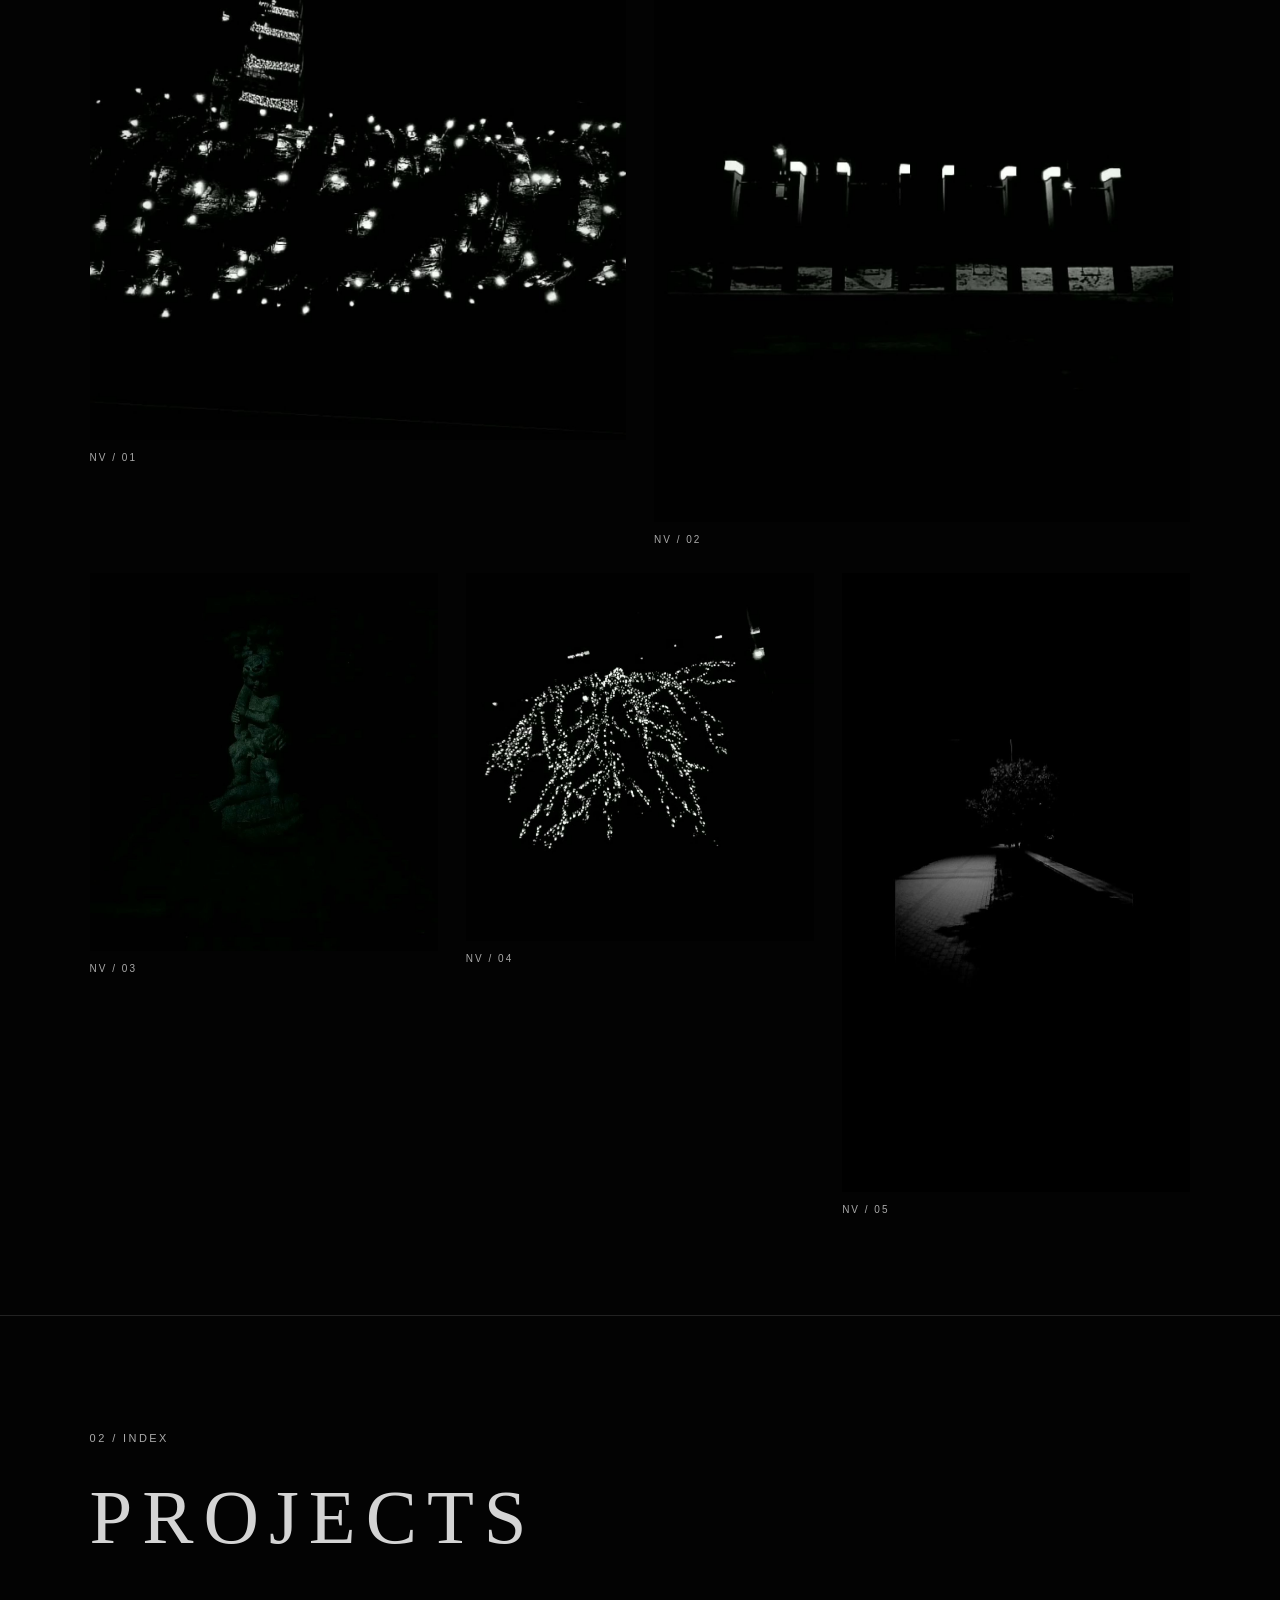
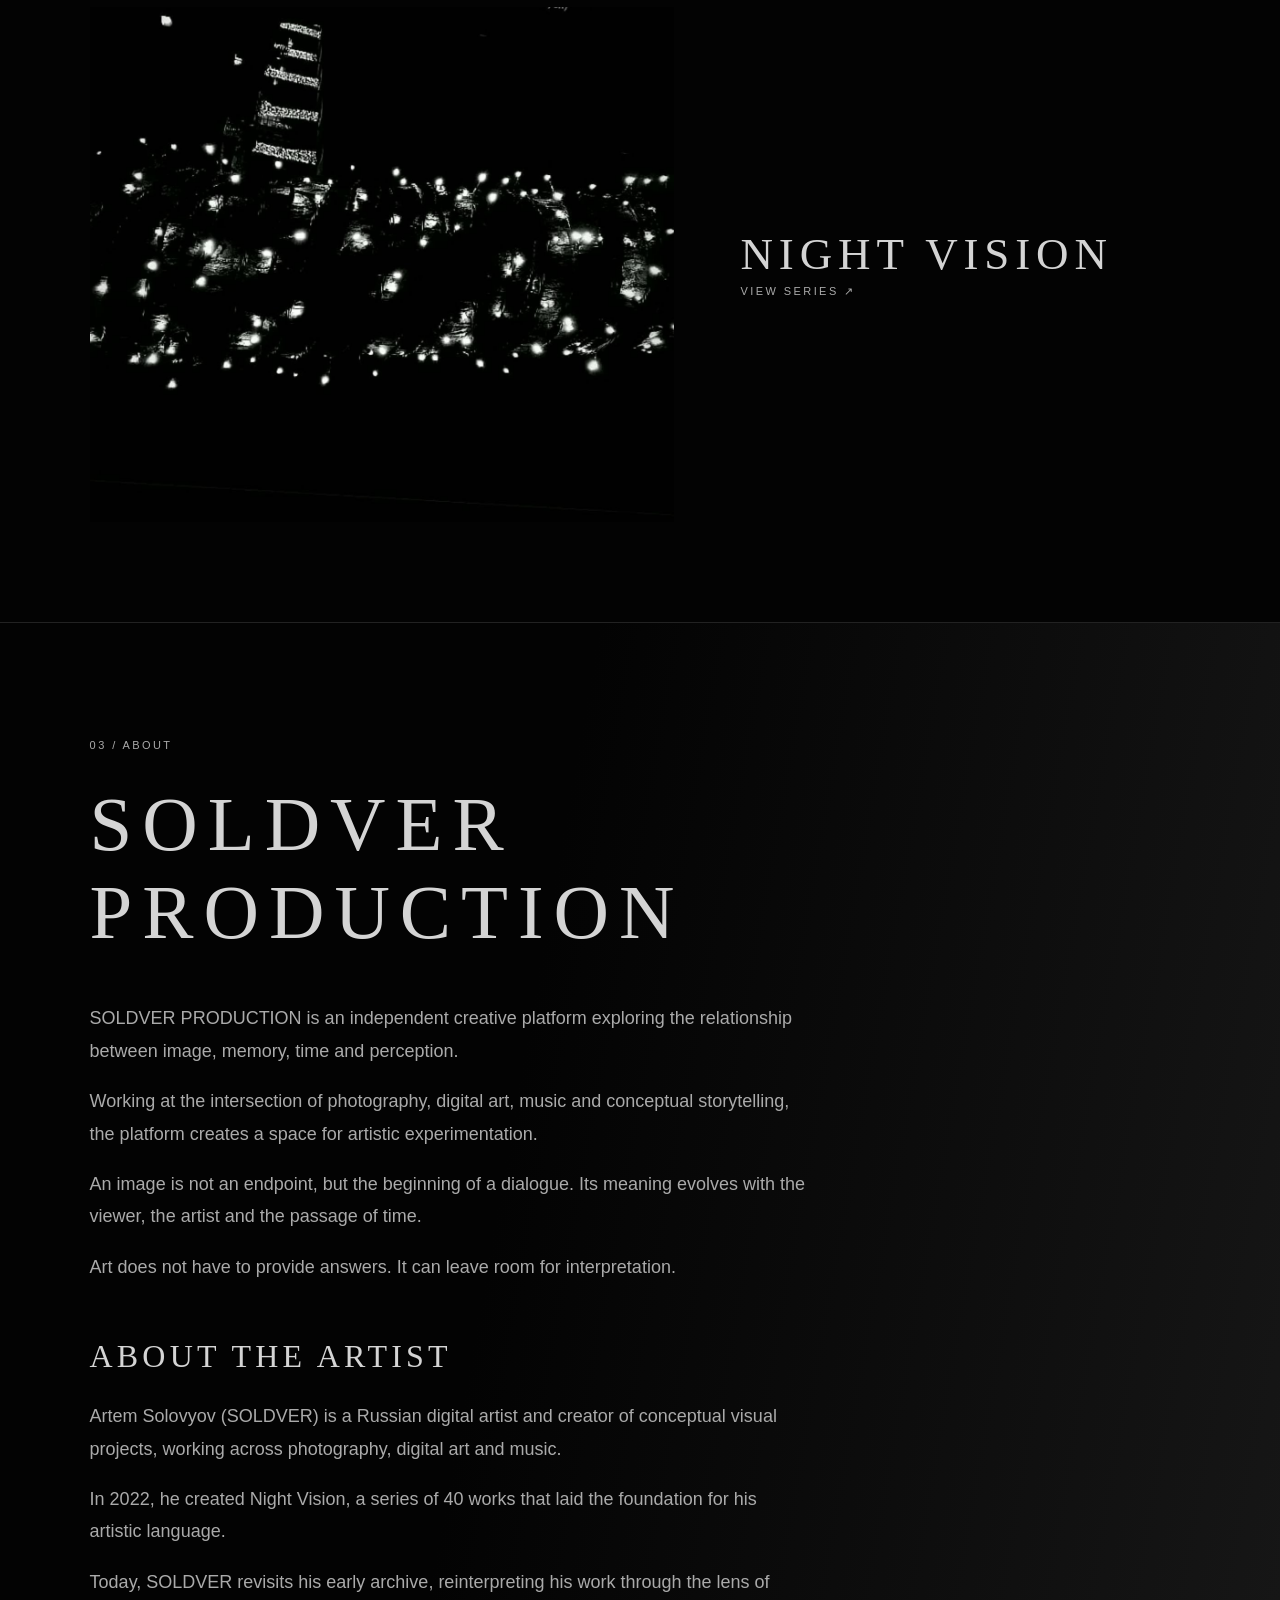
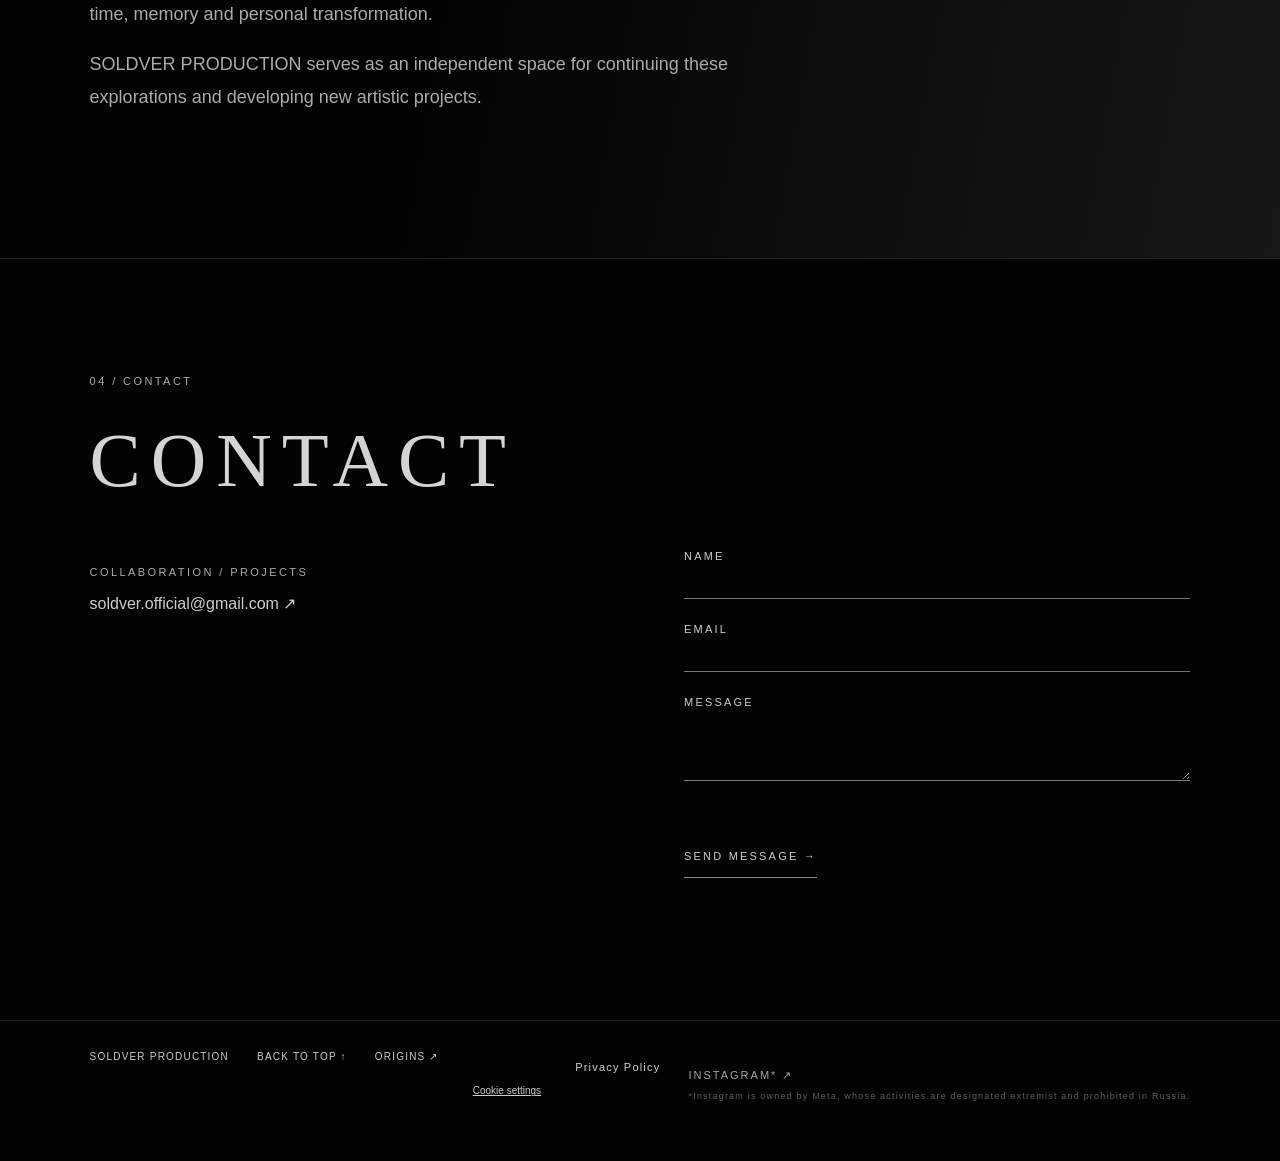
==== commit 5528edaa: "Add files via upload" ====
--- a/index.html
+++ b/index.html
@@ -1,8 +1,9 @@
 <!DOCTYPE html>
-<html lang="en"><head><meta charset="utf-8"/><meta content="width=device-width,initial-scale=1" name="viewport"/><meta content="SOLDVER PRODUCTION — visual arts and curation." name="description"/><title>SOLDVER PRODUCTION</title><link href="favicon.ico" rel="icon"/><link href="apple-touch-icon.png" rel="apple-touch-icon"/><link href="style.css" rel="stylesheet"/><script defer="" src="script.js"></script></head><body><div aria-hidden="true" id="splash"><img alt="" src="icon-512.png"/></div><header><a class="brand" href="#home"><img alt="" src="icon-512.png"/>SOLDVER PRODUCTION</a><div class="header-actions"><div aria-label="Language" class="languages" role="group"><button aria-pressed="true" data-lang="en" type="button">EN</button><span>/</span><button aria-pressed="false" data-lang="ru" type="button">RU</button></div><button aria-controls="nav" aria-expanded="false" aria-label="Menu" id="menu">☰</button></div></header><nav hidden="" id="nav"><a data-ru="01 / NIGHT VISION" href="#night">01 / NIGHT VISION</a><a data-ru="02 / ПРОЕКТЫ" href="#projects">02 / PROJECTS</a><a data-ru="03 / О ПЛАТФОРМЕ" href="#about">03 / ABOUT</a><a data-ru="04 / КОНТАКТЫ" href="#contact">04 / CONTACT</a></nav><main><section class="hero" id="home"><div class="heroart"></div><div class="hero-copy"><h1>SOLDVER<span>PRODUCTION</span></h1><p class="kicker" data-ru="ЗА ПРЕДЕЛАМИ ВИДИМОГО.">BEYOND THE VISIBLE.</p><a class="link" data-ru="ИССЛЕДОВАТЬ ↓" href="#night">EXPLORE ↓</a></div></section><section class="section" id="night"><p class="kicker" data-ru="01 / АРТ-ПРОЕКТ">01 / ART PROJECT</p><h2>NIGHT VISION</h2><div class="editorial"><p data-ru="2022 / 40 РАБОТ">2022 / 40 WORKS</p><p data-ru="Исследование границы между светом и темнотой, видимым и скрытым.">An exploration of the boundary between light and darkness, the visible and the hidden.</p><p data-ru="Проект возник из экспериментов со светом, тенью, цветом и восприятием в период активного развития цифрового искусства и NFT.">The project emerged from experiments with light, shadow, colour and perception during a period of rapid development in digital art and NFTs.</p><p data-ru="Night Vision — не просто серия изображений. Это визуальный архив эмоциональных состояний, зафиксированных во времени.">Night Vision is more than a series of images. It is a visual archive of emotional states captured in time.</p><p data-ru="Возвращение к этим работам спустя годы становится продолжением проекта, в котором неизменное изображение приобретает новые смыслы.">Revisiting these works years later becomes a continuation of the project itself, allowing an unchanged image to acquire new meanings.</p></div><div class="gallery">
-<figure><button aria-label="View artwork 01" class="work"><img alt="Night Vision 01" loading="lazy" src="nv-01.jpg"/></button><figcaption>NV / 01</figcaption></figure>
-<figure><button aria-label="View artwork 02" class="work"><img alt="Night Vision 02" loading="lazy" src="nv-02.jpg"/></button><figcaption>NV / 02</figcaption></figure>
-<figure><button aria-label="View artwork 03" class="work"><img alt="Night Vision 03" loading="lazy" src="nv-03.jpg"/></button><figcaption>NV / 03</figcaption></figure>
-<figure><button aria-label="View artwork 04" class="work"><img alt="Night Vision 04" loading="lazy" src="nv-04.jpg"/></button><figcaption>NV / 04</figcaption></figure>
-<figure><button aria-label="View artwork 05" class="work"><img alt="Night Vision 05" loading="lazy" src="nv-05.jpg"/></button><figcaption>NV / 05</figcaption></figure>
-</div></section><section class="section" id="projects"><p class="kicker" data-ru="02 / КАТАЛОГ">02 / INDEX</p><h2 data-ru="ПРОЕКТЫ">PROJECTS</h2><a class="project" href="#night"><img alt="Night Vision" loading="lazy" src="nv-01.jpg"/><div><h3>NIGHT VISION</h3><span class="kicker" data-ru="СМОТРЕТЬ СЕРИЮ ↗">VIEW SERIES ↗</span></div></a></section><section class="section about" id="about"><p class="kicker" data-ru="03 / О ПЛАТФОРМЕ">03 / ABOUT</p><h2>SOLDVER<br/>PRODUCTION</h2><div class="editorial"><p data-ru="SOLDVER PRODUCTION — независимая творческая платформа, исследующая взаимосвязь изображения, памяти, времени и восприятия.">SOLDVER PRODUCTION is an independent creative platform exploring the relationship between image, memory, time and perception.</p><p data-ru="На пересечении фотографии, цифрового искусства, музыки и концептуального повествования формируется пространство для художественного эксперимента.">Working at the intersection of photography, digital art, music and conceptual storytelling, the platform creates a space for artistic experimentation.</p><p data-ru="Изображение здесь — не конечная точка, а начало диалога. Его значение способно меняться вместе со зрителем, автором и временем.">An image is not an endpoint, but the beginning of a dialogue. Its meaning evolves with the viewer, the artist and the passage of time.</p><p data-ru="Искусство не обязано давать ответы. Оно может оставлять пространство для интерпретации.">Art does not have to provide answers. It can leave room for interpretation.</p></div><h3 data-ru="ОБ АВТОРЕ">ABOUT THE ARTIST</h3><div class="editorial"><p data-ru="Артём Соловьёв (SOLDVER) — российский цифровой художник и автор концептуальных визуальных проектов, работающий на пересечении фотографии, цифрового искусства и музыки.">Artem Solovyov (SOLDVER) is a Russian digital artist and creator of conceptual visual projects, working across photography, digital art and music.</p><p data-ru="В 2022 году создал Night Vision — серию из 40 работ, ставшую основой его художественного языка.">In 2022, he created Night Vision, a series of 40 works that laid the foundation for his artistic language.</p><p data-ru="Сегодня SOLDVER возвращается к раннему архиву, переосмысливая собственные работы через призму времени, памяти и внутренней трансформации.">Today, SOLDVER revisits his early archive, reinterpreting his work through the lens of time, memory and personal transformation.</p><p data-ru="SOLDVER PRODUCTION становится пространством для развития этих исследований и создания новых художественных проектов.">SOLDVER PRODUCTION serves as an independent space for continuing these explorations and developing new artistic projects.</p></div></section><section class="section" id="contact"><p class="kicker" data-ru="04 / КОНТАКТЫ">04 / CONTACT</p><h2 data-ru="КОНТАКТЫ">CONTACT</h2><div class="contact"><div><p class="kicker" data-ru="СОТРУДНИЧЕСТВО / ПРОЕКТЫ">COLLABORATION / PROJECTS</p><a class="email" href="mailto:soldver.official@gmail.com">soldver.official@gmail.com ↗</a></div><form id="contactform" action="https://formspree.io/f/xgakqlvw" method="POST"><label><span data-ru="ИМЯ">NAME</span><input name="name" required=""/></label><label><span data-ru="EMAIL">EMAIL</span><input name="email" required="" type="email"/></label><label><span data-ru="СООБЩЕНИЕ">MESSAGE</span><textarea name="message" required="" rows="4"></textarea></label><input type="text" name="_gotcha" tabindex="-1" autocomplete="off" hidden/><button class="link" data-ru="ОТПРАВИТЬ СООБЩЕНИЕ →" type="submit">SEND MESSAGE →</button><p class="note" id="contactstatus" role="status" aria-live="polite"></p></form></div></section></main><footer>SOLDVER PRODUCTION <a data-ru="НАВЕРХ ↑" href="#home">BACK TO TOP ↑</a></footer><dialog id="viewer"><button aria-label="Close">×</button><img alt=""/></dialog></body></html>
+
+<html lang="en"><head><meta charset="utf-8"/><meta content="width=device-width,initial-scale=1" name="viewport"/><meta content="Independent creative platform by digital artist Artem Solovyov (SOLDVER). Photography, digital art and Night Vision, a 2022 series of 40 works." name="description"/><title>SOLDVER PRODUCTION — Artem Solovyov | Night Vision</title><link href="/favicon.ico" rel="icon"/><link href="/apple-touch-icon.png" rel="apple-touch-icon"/><link href="/style.css" rel="stylesheet"/><script defer="" src="/script.js"></script><link href="https://soldver.com/" rel="canonical"/><link href="https://soldver.com/" hreflang="en" rel="alternate"/><link href="https://soldver.com/ru/" hreflang="ru" rel="alternate"/><link href="https://soldver.com/" hreflang="x-default" rel="alternate"/><meta content="website" property="og:type"/><meta content="SOLDVER PRODUCTION" property="og:site_name"/><meta content="SOLDVER PRODUCTION — Artem Solovyov | Night Vision" property="og:title"/><meta content="Independent creative platform by digital artist Artem Solovyov (SOLDVER). Photography, digital art and Night Vision, a 2022 series of 40 works." property="og:description"/><meta content="https://soldver.com/" property="og:url"/><meta content="en_GB" property="og:locale"/><meta content="ru_RU" property="og:locale:alternate"/><meta content="https://soldver.com/social-preview.jpg" property="og:image"/><meta content="1200" property="og:image:width"/><meta content="630" property="og:image:height"/><meta content="SOLDVER PRODUCTION — Beyond the Visible" property="og:image:alt"/><meta content="summary_large_image" name="twitter:card"/><meta content="SOLDVER PRODUCTION — Artem Solovyov | Night Vision" name="twitter:title"/><meta content="Independent creative platform by digital artist Artem Solovyov (SOLDVER). Photography, digital art and Night Vision, a 2022 series of 40 works." name="twitter:description"/><meta content="https://soldver.com/social-preview.jpg" name="twitter:image"/><script type="application/ld+json">{"@context": "https://schema.org", "@graph": [{"@type": "Person", "@id": "https://soldver.com/#artist", "name": "Artem Solovyov", "alternateName": ["SOLDVER", "Artem Solovyov", "Артём Соловьёв"], "url": "https://soldver.com/#about", "jobTitle": "Digital artist"}, {"@type": "WebSite", "@id": "https://soldver.com/#website", "name": "SOLDVER PRODUCTION", "url": "https://soldver.com/", "inLanguage": ["en", "ru"], "creator": {"@id": "https://soldver.com/#artist"}}, {"@type": "CreativeWork", "@id": "https://soldver.com/#night", "name": "Night Vision", "url": "https://soldver.com/#night", "dateCreated": "2022", "creator": {"@id": "https://soldver.com/#artist"}, "image": ["https://soldver.com/nv-01.jpg", "https://soldver.com/nv-02.jpg", "https://soldver.com/nv-03.jpg", "https://soldver.com/nv-04.jpg", "https://soldver.com/nv-05.jpg"]}]}</script></head><body><div aria-hidden="true" id="splash"><img alt="" src="/icon-512.png"/></div><header><a class="brand" href="#home"><img alt="" src="/icon-512.png"/>SOLDVER PRODUCTION</a><div class="header-actions"><div aria-label="Language" class="languages" role="group"><button aria-pressed="true" data-lang="en" type="button">EN</button><span>/</span><button aria-pressed="false" data-lang="ru" type="button">RU</button></div><button aria-controls="nav" aria-expanded="false" aria-label="Menu" id="menu">☰</button></div></header><nav hidden="" id="nav"><a data-en="01 / NIGHT VISION" data-ru="01 / NIGHT VISION" href="#night">01 / NIGHT VISION</a><a data-en="02 / PROJECTS" data-ru="02 / ПРОЕКТЫ" href="#projects">02 / PROJECTS</a><a data-en="03 / ABOUT" data-ru="03 / О ПЛАТФОРМЕ" href="#about">03 / ABOUT</a><a data-en="04 / CONTACT" data-ru="04 / КОНТАКТЫ" href="#contact">04 / CONTACT</a><a href="/origins/">05 / ORIGINS</a></nav><main><section class="hero" id="home"><div class="heroart"></div><div class="hero-copy"><h1>SOLDVER<span>PRODUCTION</span></h1><p class="kicker" data-en="BEYOND THE VISIBLE." data-ru="ЗА ПРЕДЕЛАМИ ВИДИМОГО.">BEYOND THE VISIBLE.</p><a class="link" data-en="EXPLORE ↓" data-ru="ИССЛЕДОВАТЬ ↓" href="#night">EXPLORE ↓</a></div></section><section class="section" id="night"><p class="kicker" data-en="01 / ART PROJECT" data-ru="01 / АРТ-ПРОЕКТ">01 / ART PROJECT</p><h2>NIGHT VISION</h2><div class="editorial"><p data-en="2022 / 40 WORKS" data-ru="2022 / 40 РАБОТ">2022 / 40 WORKS</p><p data-en="An exploration of the boundary between light and darkness, the visible and the hidden." data-ru="Исследование границы между светом и темнотой, видимым и скрытым.">An exploration of the boundary between light and darkness, the visible and the hidden.</p><p data-en="The project emerged from experiments with light, shadow, colour and perception during a period of rapid development in digital art and NFTs." data-ru="Проект возник из экспериментов со светом, тенью, цветом и восприятием в период активного развития цифрового искусства и NFT.">The project emerged from experiments with light, shadow, colour and perception during a period of rapid development in digital art and NFTs.</p><p data-en="Night Vision is more than a series of images. It is a visual archive of emotional states captured in time." data-ru="Night Vision — не просто серия изображений. Это визуальный архив эмоциональных состояний, зафиксированных во времени.">Night Vision is more than a series of images. It is a visual archive of emotional states captured in time.</p><p data-en="Revisiting these works years later becomes a continuation of the project itself, allowing an unchanged image to acquire new meanings." data-ru="Возвращение к этим работам спустя годы становится продолжением проекта, в котором неизменное изображение приобретает новые смыслы.">Revisiting these works years later becomes a continuation of the project itself, allowing an unchanged image to acquire new meanings.</p></div><div class="gallery">
+<figure><button aria-label="View artwork 01" class="work"><img alt="Night Vision 01" loading="lazy" src="/nv-01.jpg"/></button><figcaption>NV / 01</figcaption></figure>
+<figure><button aria-label="View artwork 02" class="work"><img alt="Night Vision 02" loading="lazy" src="/nv-02.jpg"/></button><figcaption>NV / 02</figcaption></figure>
+<figure><button aria-label="View artwork 03" class="work"><img alt="Night Vision 03" loading="lazy" src="/nv-03.jpg"/></button><figcaption>NV / 03</figcaption></figure>
+<figure><button aria-label="View artwork 04" class="work"><img alt="Night Vision 04" loading="lazy" src="/nv-04.jpg"/></button><figcaption>NV / 04</figcaption></figure>
+<figure><button aria-label="View artwork 05" class="work"><img alt="Night Vision 05" loading="lazy" src="/nv-05.jpg"/></button><figcaption>NV / 05</figcaption></figure>
+</div></section><section class="section" id="projects"><p class="kicker" data-en="02 / INDEX" data-ru="02 / КАТАЛОГ">02 / INDEX</p><h2 data-en="PROJECTS" data-ru="ПРОЕКТЫ">PROJECTS</h2><a class="project" href="#night"><img alt="Night Vision" loading="lazy" src="/nv-01.jpg"/><div><h3>NIGHT VISION</h3><span class="kicker" data-en="VIEW SERIES ↗" data-ru="СМОТРЕТЬ СЕРИЮ ↗">VIEW SERIES ↗</span></div></a></section><section class="section about" id="about"><p class="kicker" data-en="03 / ABOUT" data-ru="03 / О ПЛАТФОРМЕ">03 / ABOUT</p><h2>SOLDVER<br/>PRODUCTION</h2><div class="editorial"><p data-en="SOLDVER PRODUCTION is an independent creative platform exploring the relationship between image, memory, time and perception." data-ru="SOLDVER PRODUCTION — независимая творческая платформа, исследующая взаимосвязь изображения, памяти, времени и восприятия.">SOLDVER PRODUCTION is an independent creative platform exploring the relationship between image, memory, time and perception.</p><p data-en="Working at the intersection of photography, digital art, music and conceptual storytelling, the platform creates a space for artistic experimentation." data-ru="На пересечении фотографии, цифрового искусства, музыки и концептуального повествования формируется пространство для художественного эксперимента.">Working at the intersection of photography, digital art, music and conceptual storytelling, the platform creates a space for artistic experimentation.</p><p data-en="An image is not an endpoint, but the beginning of a dialogue. Its meaning evolves with the viewer, the artist and the passage of time." data-ru="Изображение здесь — не конечная точка, а начало диалога. Его значение способно меняться вместе со зрителем, автором и временем.">An image is not an endpoint, but the beginning of a dialogue. Its meaning evolves with the viewer, the artist and the passage of time.</p><p data-en="Art does not have to provide answers. It can leave room for interpretation." data-ru="Искусство не обязано давать ответы. Оно может оставлять пространство для интерпретации.">Art does not have to provide answers. It can leave room for interpretation.</p></div><h3 data-en="ABOUT THE ARTIST" data-ru="ОБ АВТОРЕ">ABOUT THE ARTIST</h3><div class="editorial"><p data-en="Artem Solovyov (SOLDVER) is a Russian digital artist and creator of conceptual visual projects, working across photography, digital art and music." data-ru="Артём Соловьёв (SOLDVER) — российский цифровой художник и автор концептуальных визуальных проектов, работающий на пересечении фотографии, цифрового искусства и музыки.">Artem Solovyov (SOLDVER) is a Russian digital artist and creator of conceptual visual projects, working across photography, digital art and music.</p><p data-en="In 2022, he created Night Vision, a series of 40 works that laid the foundation for his artistic language." data-ru="В 2022 году создал Night Vision — серию из 40 работ, ставшую основой его художественного языка.">In 2022, he created Night Vision, a series of 40 works that laid the foundation for his artistic language.</p><p data-en="Today, SOLDVER revisits his early archive, reinterpreting his work through the lens of time, memory and personal transformation." data-ru="Сегодня SOLDVER возвращается к раннему архиву, переосмысливая собственные работы через призму времени, памяти и внутренней трансформации.">Today, SOLDVER revisits his early archive, reinterpreting his work through the lens of time, memory and personal transformation.</p><p data-en="SOLDVER PRODUCTION serves as an independent space for continuing these explorations and developing new artistic projects." data-ru="SOLDVER PRODUCTION становится пространством для развития этих исследований и создания новых художественных проектов.">SOLDVER PRODUCTION serves as an independent space for continuing these explorations and developing new artistic projects.</p></div></section><section class="section" id="contact"><p class="kicker" data-en="04 / CONTACT" data-ru="04 / КОНТАКТЫ">04 / CONTACT</p><h2 data-en="CONTACT" data-ru="КОНТАКТЫ">CONTACT</h2><div class="contact"><div><p class="kicker" data-en="COLLABORATION / PROJECTS" data-ru="СОТРУДНИЧЕСТВО / ПРОЕКТЫ">COLLABORATION / PROJECTS</p><a class="email" href="mailto:soldver.official@gmail.com">soldver.official@gmail.com ↗</a></div><form action="https://formspree.io/f/xgakqlvw" id="contactform" method="POST"><label><span data-en="NAME" data-ru="ИМЯ">NAME</span><input name="name" required=""/></label><label><span data-en="EMAIL" data-ru="EMAIL">EMAIL</span><input name="email" required="" type="email"/></label><label><span data-en="MESSAGE" data-ru="СООБЩЕНИЕ">MESSAGE</span><textarea name="message" required="" rows="4"></textarea></label><input autocomplete="off" hidden="" name="_gotcha" tabindex="-1" type="text"/><button class="link" data-en="SEND MESSAGE →" data-ru="ОТПРАВИТЬ СООБЩЕНИЕ →" type="submit">SEND MESSAGE →</button><p aria-live="polite" class="note" id="contactstatus" role="status"></p></form></div></section></main><footer>SOLDVER PRODUCTION <a data-en="BACK TO TOP ↑" data-ru="НАВЕРХ ↑" href="#home">BACK TO TOP ↑</a><a href="/origins/">ORIGINS ↗</a></footer><dialog id="viewer"><button aria-label="Close">×</button><img alt=""/></dialog></body></html>
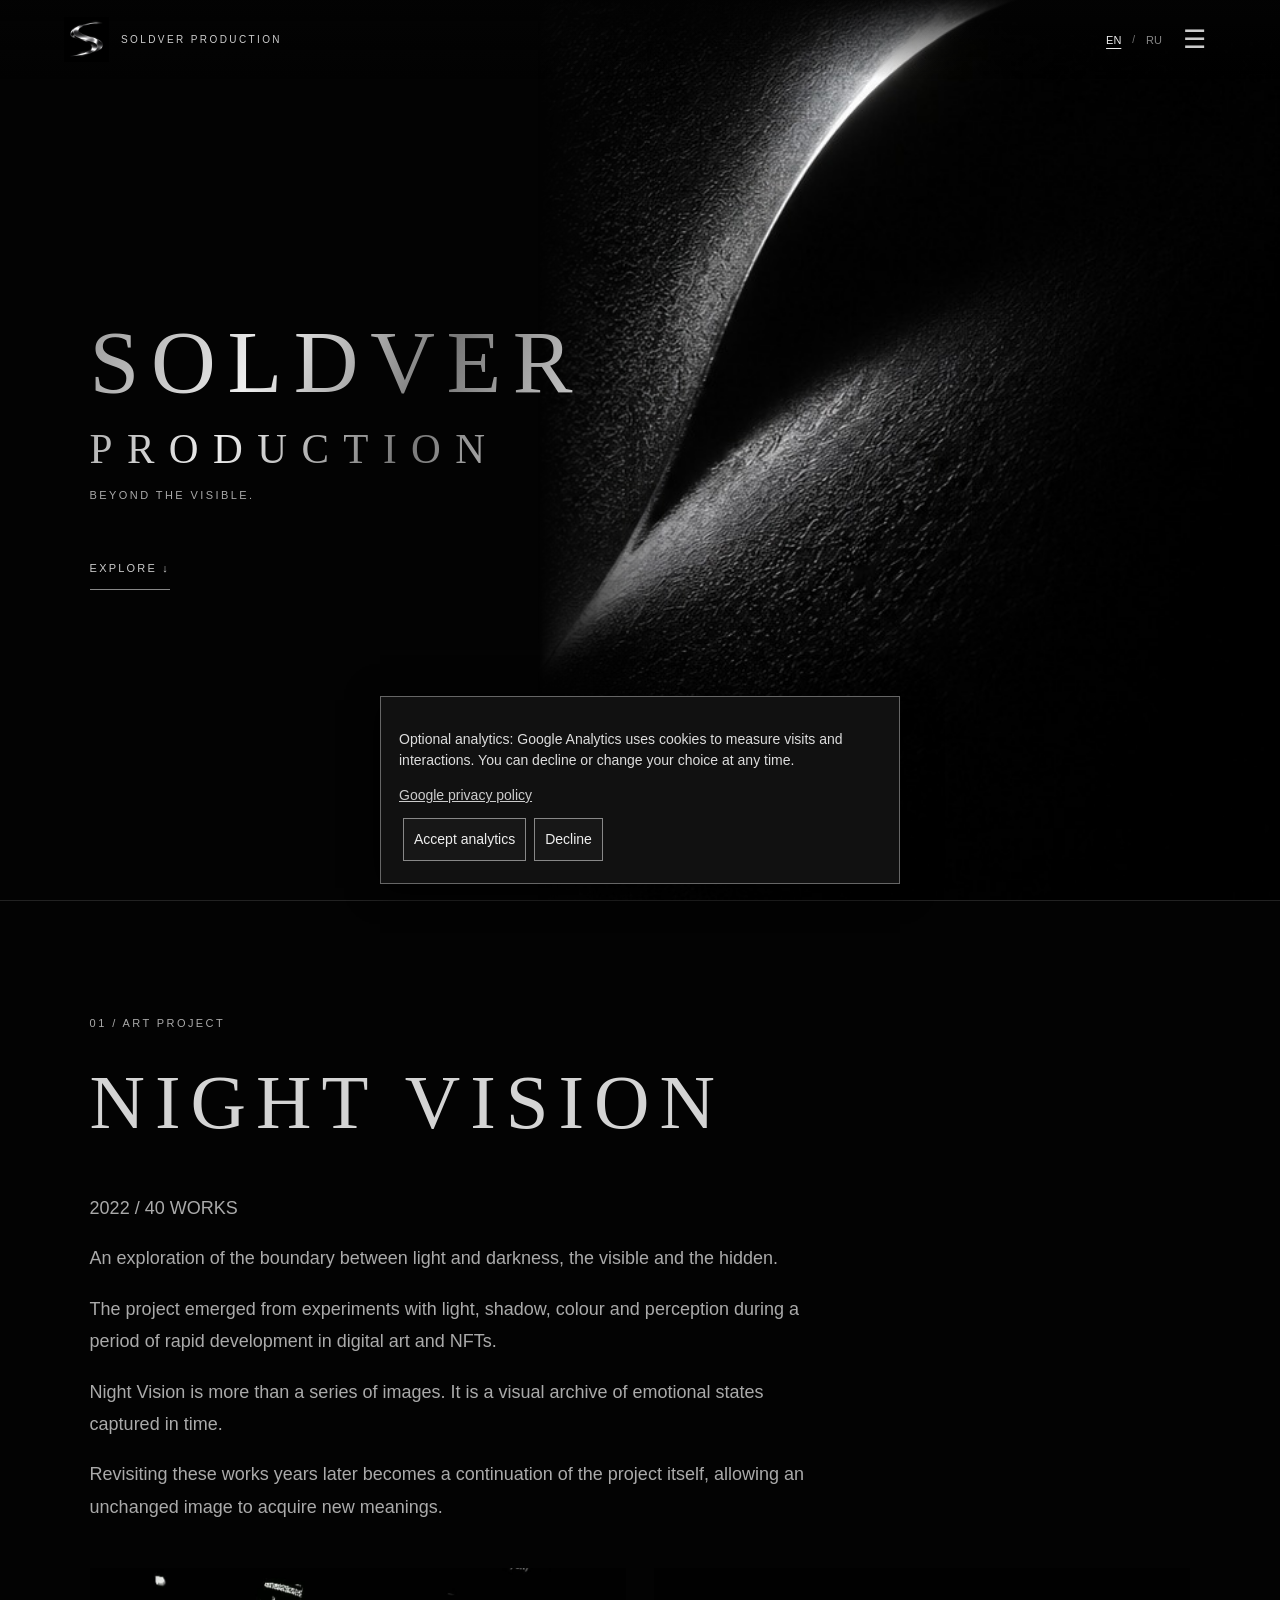
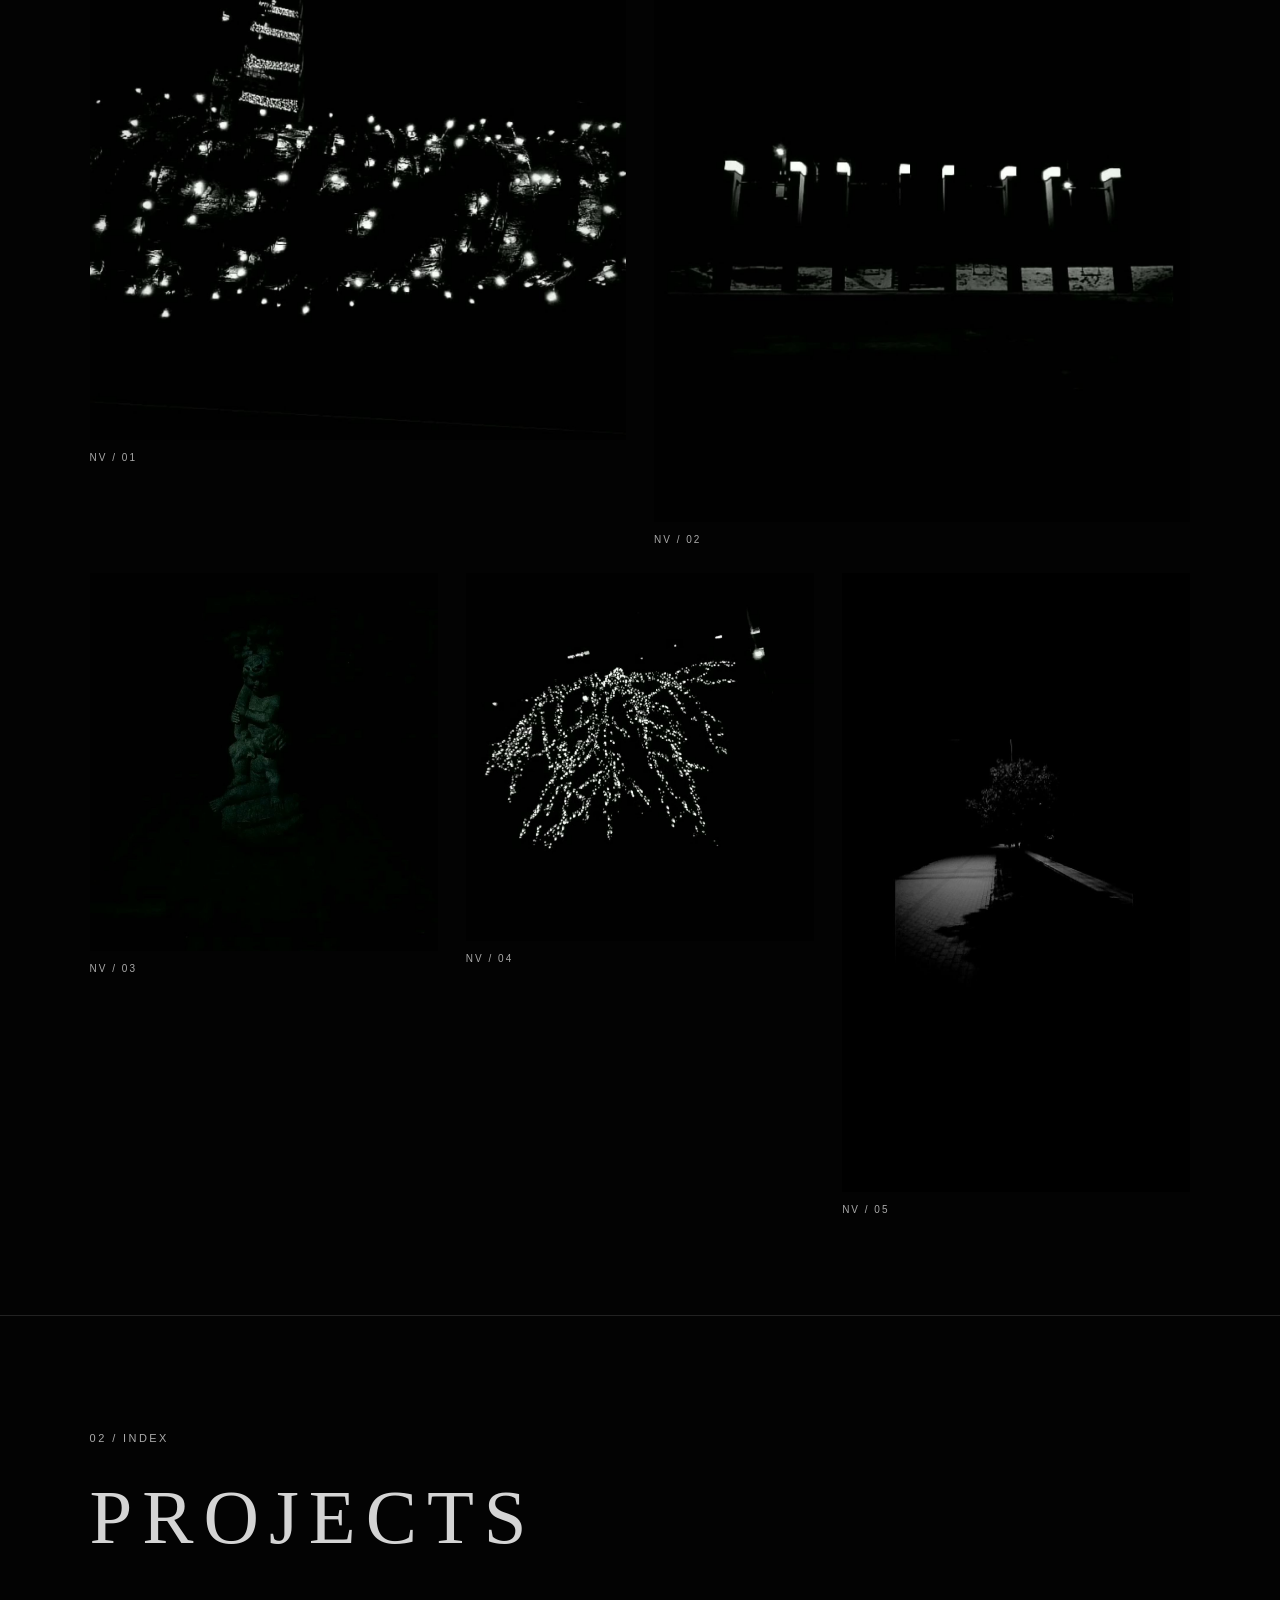
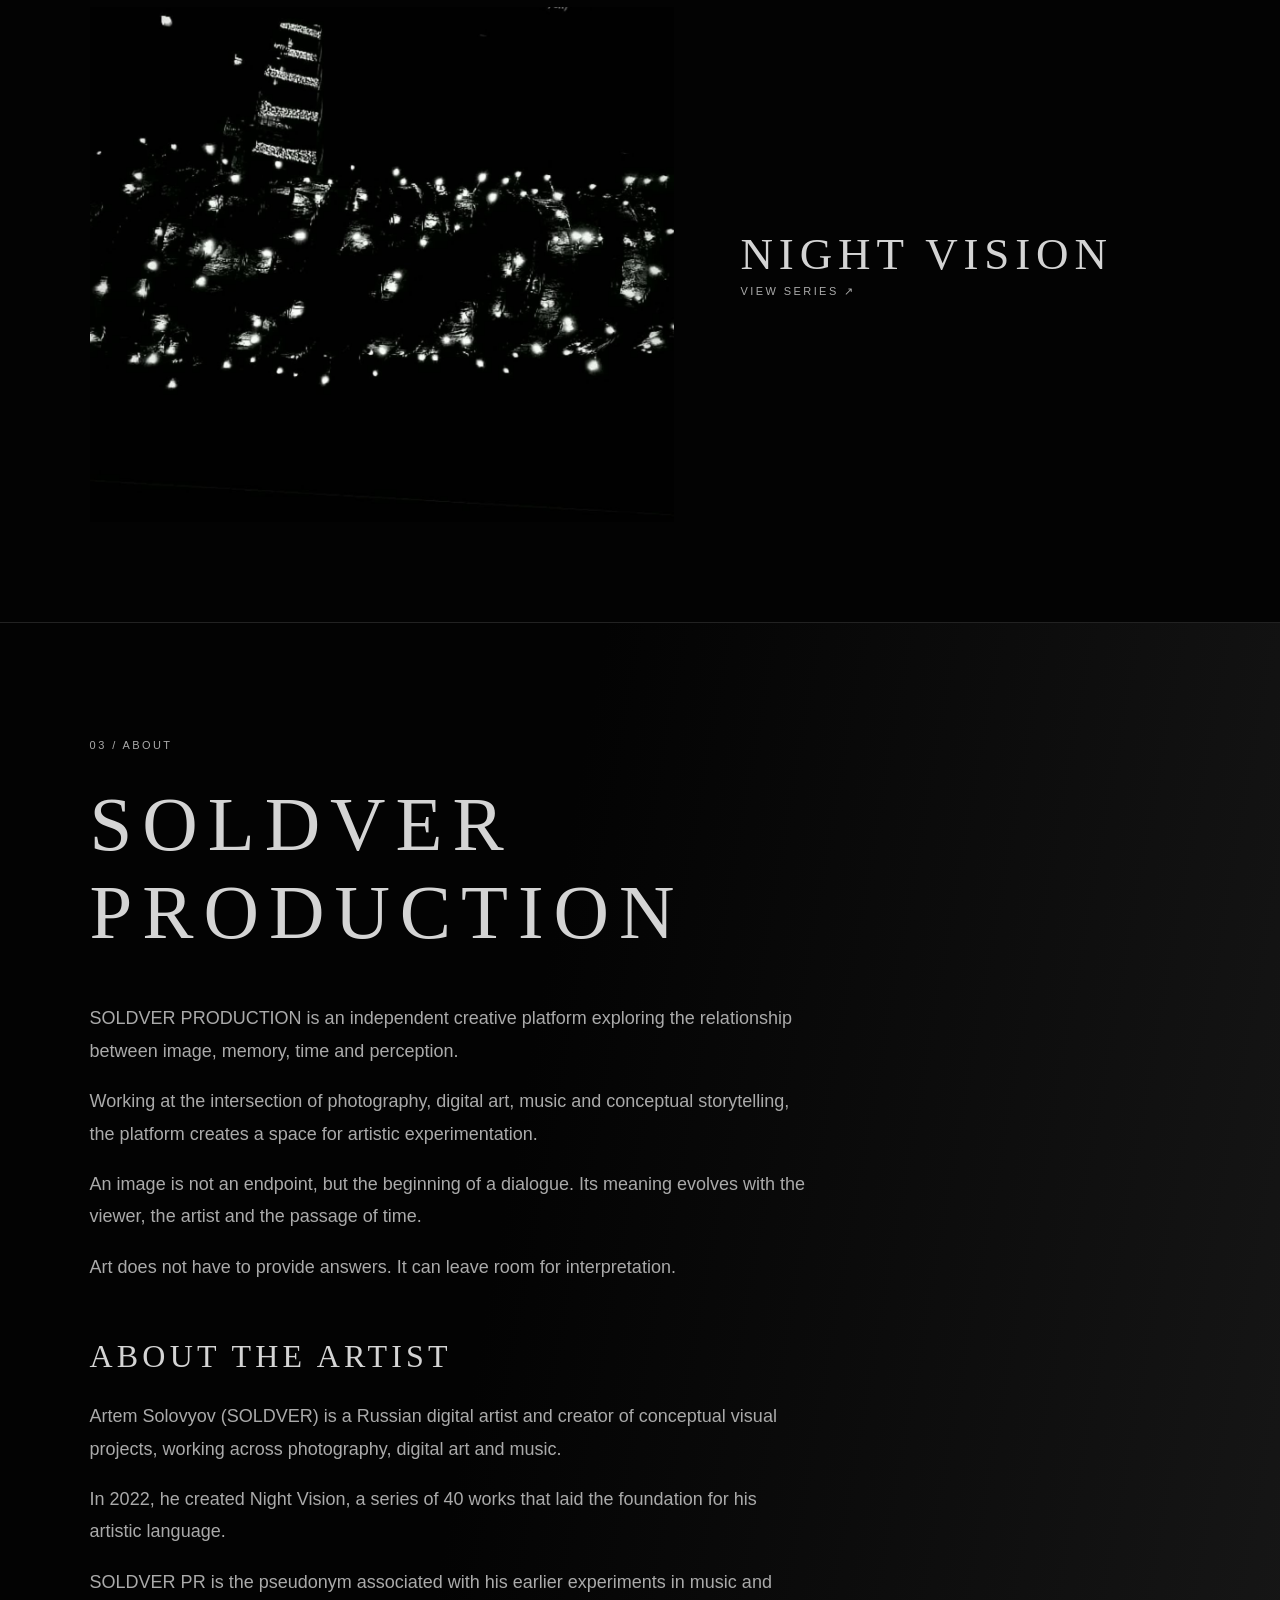
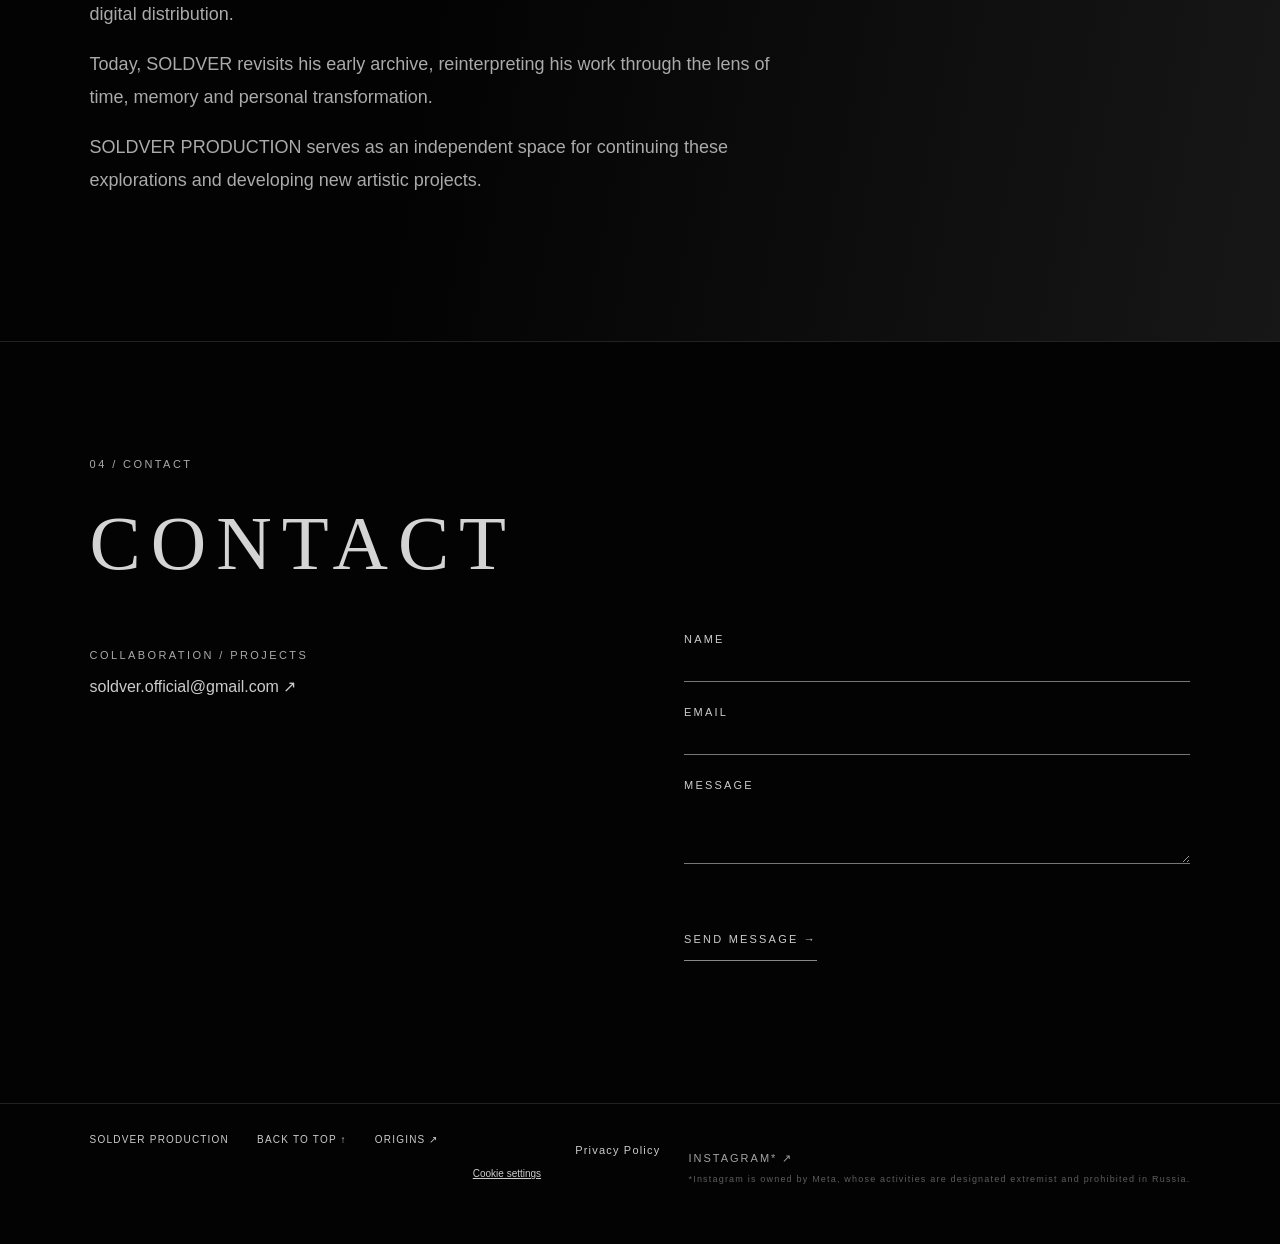
==== commit fc0c1bbb: "Update index.html Иен" ====
--- a/index.html
+++ b/index.html
@@ -1,9 +1,510 @@
+
 <!DOCTYPE html>
-
-<html lang="en"><head><meta charset="utf-8"/><meta content="width=device-width,initial-scale=1" name="viewport"/><meta content="Independent creative platform by digital artist Artem Solovyov (SOLDVER). Photography, digital art and Night Vision, a 2022 series of 40 works." name="description"/><title>SOLDVER PRODUCTION — Artem Solovyov | Night Vision</title><link href="/favicon.ico" rel="icon"/><link href="/apple-touch-icon.png" rel="apple-touch-icon"/><link href="/style.css" rel="stylesheet"/><script defer="" src="/script.js"></script><link href="https://soldver.com/" rel="canonical"/><link href="https://soldver.com/" hreflang="en" rel="alternate"/><link href="https://soldver.com/ru/" hreflang="ru" rel="alternate"/><link href="https://soldver.com/" hreflang="x-default" rel="alternate"/><meta content="website" property="og:type"/><meta content="SOLDVER PRODUCTION" property="og:site_name"/><meta content="SOLDVER PRODUCTION — Artem Solovyov | Night Vision" property="og:title"/><meta content="Independent creative platform by digital artist Artem Solovyov (SOLDVER). Photography, digital art and Night Vision, a 2022 series of 40 works." property="og:description"/><meta content="https://soldver.com/" property="og:url"/><meta content="en_GB" property="og:locale"/><meta content="ru_RU" property="og:locale:alternate"/><meta content="https://soldver.com/social-preview.jpg" property="og:image"/><meta content="1200" property="og:image:width"/><meta content="630" property="og:image:height"/><meta content="SOLDVER PRODUCTION — Beyond the Visible" property="og:image:alt"/><meta content="summary_large_image" name="twitter:card"/><meta content="SOLDVER PRODUCTION — Artem Solovyov | Night Vision" name="twitter:title"/><meta content="Independent creative platform by digital artist Artem Solovyov (SOLDVER). Photography, digital art and Night Vision, a 2022 series of 40 works." name="twitter:description"/><meta content="https://soldver.com/social-preview.jpg" name="twitter:image"/><script type="application/ld+json">{"@context": "https://schema.org", "@graph": [{"@type": "Person", "@id": "https://soldver.com/#artist", "name": "Artem Solovyov", "alternateName": ["SOLDVER", "Artem Solovyov", "Артём Соловьёв"], "url": "https://soldver.com/#about", "jobTitle": "Digital artist"}, {"@type": "WebSite", "@id": "https://soldver.com/#website", "name": "SOLDVER PRODUCTION", "url": "https://soldver.com/", "inLanguage": ["en", "ru"], "creator": {"@id": "https://soldver.com/#artist"}}, {"@type": "CreativeWork", "@id": "https://soldver.com/#night", "name": "Night Vision", "url": "https://soldver.com/#night", "dateCreated": "2022", "creator": {"@id": "https://soldver.com/#artist"}, "image": ["https://soldver.com/nv-01.jpg", "https://soldver.com/nv-02.jpg", "https://soldver.com/nv-03.jpg", "https://soldver.com/nv-04.jpg", "https://soldver.com/nv-05.jpg"]}]}</script></head><body><div aria-hidden="true" id="splash"><img alt="" src="/icon-512.png"/></div><header><a class="brand" href="#home"><img alt="" src="/icon-512.png"/>SOLDVER PRODUCTION</a><div class="header-actions"><div aria-label="Language" class="languages" role="group"><button aria-pressed="true" data-lang="en" type="button">EN</button><span>/</span><button aria-pressed="false" data-lang="ru" type="button">RU</button></div><button aria-controls="nav" aria-expanded="false" aria-label="Menu" id="menu">☰</button></div></header><nav hidden="" id="nav"><a data-en="01 / NIGHT VISION" data-ru="01 / NIGHT VISION" href="#night">01 / NIGHT VISION</a><a data-en="02 / PROJECTS" data-ru="02 / ПРОЕКТЫ" href="#projects">02 / PROJECTS</a><a data-en="03 / ABOUT" data-ru="03 / О ПЛАТФОРМЕ" href="#about">03 / ABOUT</a><a data-en="04 / CONTACT" data-ru="04 / КОНТАКТЫ" href="#contact">04 / CONTACT</a><a href="/origins/">05 / ORIGINS</a></nav><main><section class="hero" id="home"><div class="heroart"></div><div class="hero-copy"><h1>SOLDVER<span>PRODUCTION</span></h1><p class="kicker" data-en="BEYOND THE VISIBLE." data-ru="ЗА ПРЕДЕЛАМИ ВИДИМОГО.">BEYOND THE VISIBLE.</p><a class="link" data-en="EXPLORE ↓" data-ru="ИССЛЕДОВАТЬ ↓" href="#night">EXPLORE ↓</a></div></section><section class="section" id="night"><p class="kicker" data-en="01 / ART PROJECT" data-ru="01 / АРТ-ПРОЕКТ">01 / ART PROJECT</p><h2>NIGHT VISION</h2><div class="editorial"><p data-en="2022 / 40 WORKS" data-ru="2022 / 40 РАБОТ">2022 / 40 WORKS</p><p data-en="An exploration of the boundary between light and darkness, the visible and the hidden." data-ru="Исследование границы между светом и темнотой, видимым и скрытым.">An exploration of the boundary between light and darkness, the visible and the hidden.</p><p data-en="The project emerged from experiments with light, shadow, colour and perception during a period of rapid development in digital art and NFTs." data-ru="Проект возник из экспериментов со светом, тенью, цветом и восприятием в период активного развития цифрового искусства и NFT.">The project emerged from experiments with light, shadow, colour and perception during a period of rapid development in digital art and NFTs.</p><p data-en="Night Vision is more than a series of images. It is a visual archive of emotional states captured in time." data-ru="Night Vision — не просто серия изображений. Это визуальный архив эмоциональных состояний, зафиксированных во времени.">Night Vision is more than a series of images. It is a visual archive of emotional states captured in time.</p><p data-en="Revisiting these works years later becomes a continuation of the project itself, allowing an unchanged image to acquire new meanings." data-ru="Возвращение к этим работам спустя годы становится продолжением проекта, в котором неизменное изображение приобретает новые смыслы.">Revisiting these works years later becomes a continuation of the project itself, allowing an unchanged image to acquire new meanings.</p></div><div class="gallery">
-<figure><button aria-label="View artwork 01" class="work"><img alt="Night Vision 01" loading="lazy" src="/nv-01.jpg"/></button><figcaption>NV / 01</figcaption></figure>
-<figure><button aria-label="View artwork 02" class="work"><img alt="Night Vision 02" loading="lazy" src="/nv-02.jpg"/></button><figcaption>NV / 02</figcaption></figure>
-<figure><button aria-label="View artwork 03" class="work"><img alt="Night Vision 03" loading="lazy" src="/nv-03.jpg"/></button><figcaption>NV / 03</figcaption></figure>
-<figure><button aria-label="View artwork 04" class="work"><img alt="Night Vision 04" loading="lazy" src="/nv-04.jpg"/></button><figcaption>NV / 04</figcaption></figure>
-<figure><button aria-label="View artwork 05" class="work"><img alt="Night Vision 05" loading="lazy" src="/nv-05.jpg"/></button><figcaption>NV / 05</figcaption></figure>
-</div></section><section class="section" id="projects"><p class="kicker" data-en="02 / INDEX" data-ru="02 / КАТАЛОГ">02 / INDEX</p><h2 data-en="PROJECTS" data-ru="ПРОЕКТЫ">PROJECTS</h2><a class="project" href="#night"><img alt="Night Vision" loading="lazy" src="/nv-01.jpg"/><div><h3>NIGHT VISION</h3><span class="kicker" data-en="VIEW SERIES ↗" data-ru="СМОТРЕТЬ СЕРИЮ ↗">VIEW SERIES ↗</span></div></a></section><section class="section about" id="about"><p class="kicker" data-en="03 / ABOUT" data-ru="03 / О ПЛАТФОРМЕ">03 / ABOUT</p><h2>SOLDVER<br/>PRODUCTION</h2><div class="editorial"><p data-en="SOLDVER PRODUCTION is an independent creative platform exploring the relationship between image, memory, time and perception." data-ru="SOLDVER PRODUCTION — независимая творческая платформа, исследующая взаимосвязь изображения, памяти, времени и восприятия.">SOLDVER PRODUCTION is an independent creative platform exploring the relationship between image, memory, time and perception.</p><p data-en="Working at the intersection of photography, digital art, music and conceptual storytelling, the platform creates a space for artistic experimentation." data-ru="На пересечении фотографии, цифрового искусства, музыки и концептуального повествования формируется пространство для художественного эксперимента.">Working at the intersection of photography, digital art, music and conceptual storytelling, the platform creates a space for artistic experimentation.</p><p data-en="An image is not an endpoint, but the beginning of a dialogue. Its meaning evolves with the viewer, the artist and the passage of time." data-ru="Изображение здесь — не конечная точка, а начало диалога. Его значение способно меняться вместе со зрителем, автором и временем.">An image is not an endpoint, but the beginning of a dialogue. Its meaning evolves with the viewer, the artist and the passage of time.</p><p data-en="Art does not have to provide answers. It can leave room for interpretation." data-ru="Искусство не обязано давать ответы. Оно может оставлять пространство для интерпретации.">Art does not have to provide answers. It can leave room for interpretation.</p></div><h3 data-en="ABOUT THE ARTIST" data-ru="ОБ АВТОРЕ">ABOUT THE ARTIST</h3><div class="editorial"><p data-en="Artem Solovyov (SOLDVER) is a Russian digital artist and creator of conceptual visual projects, working across photography, digital art and music." data-ru="Артём Соловьёв (SOLDVER) — российский цифровой художник и автор концептуальных визуальных проектов, работающий на пересечении фотографии, цифрового искусства и музыки.">Artem Solovyov (SOLDVER) is a Russian digital artist and creator of conceptual visual projects, working across photography, digital art and music.</p><p data-en="In 2022, he created Night Vision, a series of 40 works that laid the foundation for his artistic language." data-ru="В 2022 году создал Night Vision — серию из 40 работ, ставшую основой его художественного языка.">In 2022, he created Night Vision, a series of 40 works that laid the foundation for his artistic language.</p><p data-en="Today, SOLDVER revisits his early archive, reinterpreting his work through the lens of time, memory and personal transformation." data-ru="Сегодня SOLDVER возвращается к раннему архиву, переосмысливая собственные работы через призму времени, памяти и внутренней трансформации.">Today, SOLDVER revisits his early archive, reinterpreting his work through the lens of time, memory and personal transformation.</p><p data-en="SOLDVER PRODUCTION serves as an independent space for continuing these explorations and developing new artistic projects." data-ru="SOLDVER PRODUCTION становится пространством для развития этих исследований и создания новых художественных проектов.">SOLDVER PRODUCTION serves as an independent space for continuing these explorations and developing new artistic projects.</p></div></section><section class="section" id="contact"><p class="kicker" data-en="04 / CONTACT" data-ru="04 / КОНТАКТЫ">04 / CONTACT</p><h2 data-en="CONTACT" data-ru="КОНТАКТЫ">CONTACT</h2><div class="contact"><div><p class="kicker" data-en="COLLABORATION / PROJECTS" data-ru="СОТРУДНИЧЕСТВО / ПРОЕКТЫ">COLLABORATION / PROJECTS</p><a class="email" href="mailto:soldver.official@gmail.com">soldver.official@gmail.com ↗</a></div><form action="https://formspree.io/f/xgakqlvw" id="contactform" method="POST"><label><span data-en="NAME" data-ru="ИМЯ">NAME</span><input name="name" required=""/></label><label><span data-en="EMAIL" data-ru="EMAIL">EMAIL</span><input name="email" required="" type="email"/></label><label><span data-en="MESSAGE" data-ru="СООБЩЕНИЕ">MESSAGE</span><textarea name="message" required="" rows="4"></textarea></label><input autocomplete="off" hidden="" name="_gotcha" tabindex="-1" type="text"/><button class="link" data-en="SEND MESSAGE →" data-ru="ОТПРАВИТЬ СООБЩЕНИЕ →" type="submit">SEND MESSAGE →</button><p aria-live="polite" class="note" id="contactstatus" role="status"></p></form></div></section></main><footer>SOLDVER PRODUCTION <a data-en="BACK TO TOP ↑" data-ru="НАВЕРХ ↑" href="#home">BACK TO TOP ↑</a><a href="/origins/">ORIGINS ↗</a></footer><dialog id="viewer"><button aria-label="Close">×</button><img alt=""/></dialog></body></html>
+<html lang="en">
+<head>
+  <meta charset="utf-8"/>
+  <meta name="viewport" content="width=device-width,initial-scale=1"/>
+
+  <title>SOLDVER PRODUCTION — Artem Solovyov | Night Vision</title>
+
+  <meta name="description" content="Independent creative platform by digital artist Artem Solovyov (SOLDVER). Photography, digital art and Night Vision, a 2022 series of 40 works."/>
+
+  <link rel="icon" href="/favicon.ico"/>
+  <link rel="apple-touch-icon" href="/apple-touch-icon.png"/>
+  <link rel="stylesheet" href="/style.css"/>
+
+  <script defer src="/script.js"></script>
+
+  <!-- SEO -->
+
+  <link rel="canonical" href="https://soldver.com/"/>
+  <link rel="alternate" hreflang="en" href="https://soldver.com/"/>
+  <link rel="alternate" hreflang="ru" href="https://soldver.com/ru/"/>
+  <link rel="alternate" hreflang="x-default" href="https://soldver.com/"/>
+
+  <!-- Open Graph -->
+
+  <meta property="og:type" content="website"/>
+  <meta property="og:site_name" content="SOLDVER PRODUCTION"/>
+  <meta property="og:title" content="SOLDVER PRODUCTION — Artem Solovyov | Night Vision"/>
+  <meta property="og:description" content="Independent creative platform by digital artist Artem Solovyov (SOLDVER). Photography, digital art and Night Vision, a 2022 series of 40 works."/>
+  <meta property="og:url" content="https://soldver.com/"/>
+  <meta property="og:locale" content="en_GB"/>
+  <meta property="og:locale:alternate" content="ru_RU"/>
+  <meta property="og:image" content="https://soldver.com/social-preview.jpg"/>
+  <meta property="og:image:width" content="1200"/>
+  <meta property="og:image:height" content="630"/>
+  <meta property="og:image:alt" content="SOLDVER PRODUCTION — Beyond the Visible"/>
+
+  <!-- Twitter -->
+
+  <meta name="twitter:card" content="summary_large_image"/>
+  <meta name="twitter:title" content="SOLDVER PRODUCTION — Artem Solovyov | Night Vision"/>
+  <meta name="twitter:description" content="Independent creative platform by digital artist Artem Solovyov (SOLDVER). Photography, digital art and Night Vision, a 2022 series of 40 works."/>
+  <meta name="twitter:image" content="https://soldver.com/social-preview.jpg"/>
+
+  <!-- Structured Data -->
+
+  <script type="application/ld+json">
+  {
+    "@context": "https://schema.org",
+    "@graph": [
+      {
+        "@type": "Person",
+        "@id": "https://soldver.com/#artist",
+        "name": "Artem Solovyov",
+        "alternateName": [
+          "SOLDVER",
+          "SOLDVER PR",
+          "Артём Соловьёв"
+        ],
+        "url": "https://soldver.com/#about",
+        "jobTitle": "Digital artist",
+        "description": "Independent digital artist and creator of conceptual visual projects, working at the intersection of photography, digital art, cinema and sound. Author of Night Vision and creator of SOLDVER PRODUCTION.",
+        "disambiguatingDescription": "Visual creator known as SOLDVER, author of the Night Vision art project. SOLDVER PR is his music-related pseudonym.",
+        "knowsAbout": [
+          "Conceptual art",
+          "Digital art",
+          "Photography",
+          "Visual storytelling",
+          "Cinema",
+          "Music distribution"
+        ],
+        "sameAs": [
+          "https://www.instagram.com/soldver.official/"
+        ]
+      },
+      {
+        "@type": "WebSite",
+        "@id": "https://soldver.com/#website",
+        "name": "SOLDVER PRODUCTION",
+        "alternateName": "SOLDVER",
+        "url": "https://soldver.com/",
+        "description": "Independent creative platform exploring image, memory, time and perception.",
+        "inLanguage": ["en", "ru"],
+        "creator": {
+          "@id": "https://soldver.com/#artist"
+        },
+        "publisher": {
+          "@id": "https://soldver.com/#artist"
+        }
+      },
+      {
+        "@type": "WebPage",
+        "@id": "https://soldver.com/#webpage",
+        "url": "https://soldver.com/",
+        "name": "SOLDVER PRODUCTION — Artem Solovyov | Night Vision",
+        "isPartOf": {
+          "@id": "https://soldver.com/#website"
+        },
+        "about": [
+          {
+            "@id": "https://soldver.com/#artist"
+          },
+          {
+            "@id": "https://soldver.com/#night"
+          }
+        ],
+        "inLanguage": "en"
+      },
+      {
+        "@type": "CreativeWork",
+        "@id": "https://soldver.com/#night",
+        "name": "Night Vision",
+        "url": "https://soldver.com/#night",
+        "dateCreated": "2022",
+        "description": "A conceptual visual project initiated in 2022, comprising 40 works exploring light, darkness, colour, memory and perception.",
+        "genre": [
+          "Conceptual art",
+          "Digital art",
+          "Photography"
+        ],
+        "creator": {
+          "@id": "https://soldver.com/#artist"
+        },
+        "subjectOf": {
+          "@type": "WebPage",
+          "@id": "https://soldver.com/archive/#webpage",
+          "url": "https://soldver.com/archive/",
+          "name": "Night Vision Archive"
+        },
+        "image": [
+          "https://soldver.com/nv-01.jpg",
+          "https://soldver.com/nv-02.jpg",
+          "https://soldver.com/nv-03.jpg",
+          "https://soldver.com/nv-04.jpg",
+          "https://soldver.com/nv-05.jpg"
+        ]
+      }
+    ]
+  }
+  </script>
+
+</head>
+
+<body>
+
+  <div aria-hidden="true" id="splash">
+    <img alt="" src="/icon-512.png"/>
+  </div>
+
+  <!-- Header -->
+
+  <header>
+
+    <a class="brand" href="#home">
+      <img alt="" src="/icon-512.png"/>
+      SOLDVER PRODUCTION
+    </a>
+
+    <div class="header-actions">
+
+      <div aria-label="Language" class="languages" role="group">
+        <button aria-pressed="true" data-lang="en" type="button">EN</button>
+        <span>/</span>
+        <button aria-pressed="false" data-lang="ru" type="button">RU</button>
+      </div>
+
+      <button aria-controls="nav" aria-expanded="false" aria-label="Menu" id="menu">☰</button>
+
+    </div>
+
+  </header>
+
+  <!-- Navigation -->
+
+  <nav hidden id="nav">
+
+    <a data-en="01 / NIGHT VISION" data-ru="01 / NIGHT VISION" href="#night">01 / NIGHT VISION</a>
+
+    <a data-en="02 / PROJECTS" data-ru="02 / ПРОЕКТЫ" href="#projects">02 / PROJECTS</a>
+
+    <a data-en="03 / ABOUT" data-ru="03 / О ПЛАТФОРМЕ" href="#about">03 / ABOUT</a>
+
+    <a data-en="04 / CONTACT" data-ru="04 / КОНТАКТЫ" href="#contact">04 / CONTACT</a>
+
+    <a href="/origins/">05 / ORIGINS</a>
+
+    <a href="/press/">06 / PRESS KIT</a>
+
+    <a href="/archive/">07 / ARCHIVE</a>
+
+  </nav>
+
+  <main>
+
+    <!-- Hero -->
+
+    <section class="hero" id="home">
+
+      <div class="heroart"></div>
+
+      <div class="hero-copy">
+
+        <h1>SOLDVER<span>PRODUCTION</span></h1>
+
+        <p class="kicker"
+           data-en="BEYOND THE VISIBLE."
+           data-ru="ЗА ПРЕДЕЛАМИ ВИДИМОГО.">
+          BEYOND THE VISIBLE.
+        </p>
+
+        <a class="link"
+           data-en="EXPLORE ↓"
+           data-ru="ИССЛЕДОВАТЬ ↓"
+           href="#night">
+          EXPLORE ↓
+        </a>
+
+      </div>
+
+    </section>
+
+    <!-- Night Vision -->
+
+    <section class="section" id="night">
+
+      <p class="kicker"
+         data-en="01 / ART PROJECT"
+         data-ru="01 / АРТ-ПРОЕКТ">
+        01 / ART PROJECT
+      </p>
+
+      <h2>NIGHT VISION</h2>
+
+      <div class="editorial">
+
+        <p data-en="2022 / 40 WORKS"
+           data-ru="2022 / 40 РАБОТ">
+          2022 / 40 WORKS
+        </p>
+
+        <p data-en="An exploration of the boundary between light and darkness, the visible and the hidden."
+           data-ru="Исследование границы между светом и темнотой, видимым и скрытым.">
+          An exploration of the boundary between light and darkness, the visible and the hidden.
+        </p>
+
+        <p data-en="The project emerged from experiments with light, shadow, colour and perception during a period of rapid development in digital art and NFTs."
+           data-ru="Проект возник из экспериментов со светом, тенью, цветом и восприятием в период активного развития цифрового искусства и NFT.">
+          The project emerged from experiments with light, shadow, colour and perception during a period of rapid development in digital art and NFTs.
+        </p>
+
+        <p data-en="Night Vision is more than a series of images. It is a visual archive of emotional states captured in time."
+           data-ru="Night Vision — не просто серия изображений. Это визуальный архив эмоциональных состояний, зафиксированных во времени.">
+          Night Vision is more than a series of images. It is a visual archive of emotional states captured in time.
+        </p>
+
+        <p data-en="Revisiting these works years later becomes a continuation of the project itself, allowing an unchanged image to acquire new meanings."
+           data-ru="Возвращение к этим работам спустя годы становится продолжением проекта, в котором неизменное изображение приобретает новые смыслы.">
+          Revisiting these works years later becomes a continuation of the project itself, allowing an unchanged image to acquire new meanings.
+        </p>
+
+      </div>
+
+      <div class="gallery">
+
+        <figure>
+          <button aria-label="View artwork 01" class="work">
+            <img alt="Night Vision 01" loading="lazy" src="/nv-01.jpg"/>
+          </button>
+          <figcaption>NV / 01</figcaption>
+        </figure>
+
+        <figure>
+          <button aria-label="View artwork 02" class="work">
+            <img alt="Night Vision 02" loading="lazy" src="/nv-02.jpg"/>
+          </button>
+          <figcaption>NV / 02</figcaption>
+        </figure>
+
+        <figure>
+          <button aria-label="View artwork 03" class="work">
+            <img alt="Night Vision 03" loading="lazy" src="/nv-03.jpg"/>
+          </button>
+          <figcaption>NV / 03</figcaption>
+        </figure>
+
+        <figure>
+          <button aria-label="View artwork 04" class="work">
+            <img alt="Night Vision 04" loading="lazy" src="/nv-04.jpg"/>
+          </button>
+          <figcaption>NV / 04</figcaption>
+        </figure>
+
+        <figure>
+          <button aria-label="View artwork 05" class="work">
+            <img alt="Night Vision 05" loading="lazy" src="/nv-05.jpg"/>
+          </button>
+          <figcaption>NV / 05</figcaption>
+        </figure>
+
+      </div>
+
+    </section>
+
+    <!-- Projects -->
+
+    <section class="section" id="projects">
+
+      <p class="kicker"
+         data-en="02 / INDEX"
+         data-ru="02 / КАТАЛОГ">
+        02 / INDEX
+      </p>
+
+      <h2 data-en="PROJECTS" data-ru="ПРОЕКТЫ">
+        PROJECTS
+      </h2>
+
+      <a class="project" href="#night">
+
+        <img alt="Night Vision" loading="lazy" src="/nv-01.jpg"/>
+
+        <div>
+
+          <h3>NIGHT VISION</h3>
+
+          <span class="kicker"
+                data-en="VIEW SERIES ↗"
+                data-ru="СМОТРЕТЬ СЕРИЮ ↗">
+            VIEW SERIES ↗
+          </span>
+
+        </div>
+
+      </a>
+
+    </section>
+
+    <!-- About -->
+
+    <section class="section about" id="about">
+
+      <p class="kicker"
+         data-en="03 / ABOUT"
+         data-ru="03 / О ПЛАТФОРМЕ">
+        03 / ABOUT
+      </p>
+
+      <h2>SOLDVER<br/>PRODUCTION</h2>
+
+      <div class="editorial">
+
+        <p data-en="SOLDVER PRODUCTION is an independent creative platform exploring the relationship between image, memory, time and perception."
+           data-ru="SOLDVER PRODUCTION — независимая творческая платформа, исследующая взаимосвязь изображения, памяти, времени и восприятия.">
+          SOLDVER PRODUCTION is an independent creative platform exploring the relationship between image, memory, time and perception.
+        </p>
+
+        <p data-en="Working at the intersection of photography, digital art, music and conceptual storytelling, the platform creates a space for artistic experimentation."
+           data-ru="На пересечении фотографии, цифрового искусства, музыки и концептуального повествования формируется пространство для художественного эксперимента.">
+          Working at the intersection of photography, digital art, music and conceptual storytelling, the platform creates a space for artistic experimentation.
+        </p>
+
+        <p data-en="An image is not an endpoint, but the beginning of a dialogue. Its meaning evolves with the viewer, the artist and the passage of time."
+           data-ru="Изображение здесь — не конечная точка, а начало диалога. Его значение способно меняться вместе со зрителем, автором и временем.">
+          An image is not an endpoint, but the beginning of a dialogue. Its meaning evolves with the viewer, the artist and the passage of time.
+        </p>
+
+        <p data-en="Art does not have to provide answers. It can leave room for interpretation."
+           data-ru="Искусство не обязано давать ответы. Оно может оставлять пространство для интерпретации.">
+          Art does not have to provide answers. It can leave room for interpretation.
+        </p>
+
+      </div>
+
+      <h3 data-en="ABOUT THE ARTIST"
+          data-ru="ОБ АВТОРЕ">
+        ABOUT THE ARTIST
+      </h3>
+
+      <div class="editorial">
+
+        <p data-en="Artem Solovyov (SOLDVER) is a Russian digital artist and creator of conceptual visual projects, working across photography, digital art and music."
+           data-ru="Артём Соловьёв (SOLDVER) — российский цифровой художник и автор концептуальных визуальных проектов, работающий на пересечении фотографии, цифрового искусства и музыки.">
+          Artem Solovyov (SOLDVER) is a Russian digital artist and creator of conceptual visual projects, working across photography, digital art and music.
+        </p>
+
+        <p data-en="In 2022, he created Night Vision, a series of 40 works that laid the foundation for his artistic language."
+           data-ru="В 2022 году создал Night Vision — серию из 40 работ, ставшую основой его художественного языка.">
+          In 2022, he created Night Vision, a series of 40 works that laid the foundation for his artistic language.
+        </p>
+
+        <p data-en="SOLDVER PR is the pseudonym associated with his earlier experiments in music and digital distribution."
+           data-ru="SOLDVER PR — псевдоним, связанный с его ранними экспериментами в музыке и цифровой дистрибуции.">
+          SOLDVER PR is the pseudonym associated with his earlier experiments in music and digital distribution.
+        </p>
+
+        <p data-en="Today, SOLDVER revisits his early archive, reinterpreting his work through the lens of time, memory and personal transformation."
+           data-ru="Сегодня SOLDVER возвращается к раннему архиву, переосмысливая собственные работы через призму времени, памяти и внутренней трансформации.">
+          Today, SOLDVER revisits his early archive, reinterpreting his work through the lens of time, memory and personal transformation.
+        </p>
+
+        <p data-en="SOLDVER PRODUCTION serves as an independent space for continuing these explorations and developing new artistic projects."
+           data-ru="SOLDVER PRODUCTION становится пространством для развития этих исследований и создания новых художественных проектов.">
+          SOLDVER PRODUCTION serves as an independent space for continuing these explorations and developing new artistic projects.
+        </p>
+
+      </div>
+
+    </section>
+
+    <!-- Contact -->
+
+    <section class="section" id="contact">
+
+      <p class="kicker"
+         data-en="04 / CONTACT"
+         data-ru="04 / КОНТАКТЫ">
+        04 / CONTACT
+      </p>
+
+      <h2 data-en="CONTACT" data-ru="КОНТАКТЫ">
+        CONTACT
+      </h2>
+
+      <div class="contact">
+
+        <div>
+
+          <p class="kicker"
+             data-en="COLLABORATION / PROJECTS"
+             data-ru="СОТРУДНИЧЕСТВО / ПРОЕКТЫ">
+            COLLABORATION / PROJECTS
+          </p>
+
+          <a class="email" href="mailto:soldver.official@gmail.com">
+            soldver.official@gmail.com ↗
+          </a>
+
+        </div>
+
+        <form action="https://formspree.io/f/xgakqlvw"
+              id="contactform"
+              method="POST">
+
+          <label>
+            <span data-en="NAME" data-ru="ИМЯ">NAME</span>
+            <input name="name" required/>
+          </label>
+
+          <label>
+            <span data-en="EMAIL" data-ru="EMAIL">EMAIL</span>
+            <input name="email" required type="email"/>
+          </label>
+
+          <label>
+            <span data-en="MESSAGE" data-ru="СООБЩЕНИЕ">MESSAGE</span>
+            <textarea name="message" required rows="4"></textarea>
+          </label>
+
+          <input autocomplete="off"
+                 hidden
+                 name="_gotcha"
+                 tabindex="-1"
+                 type="text"/>
+
+          <button class="link"
+                  data-en="SEND MESSAGE →"
+                  data-ru="ОТПРАВИТЬ СООБЩЕНИЕ →"
+                  type="submit">
+            SEND MESSAGE →
+          </button>
+
+          <p aria-live="polite"
+             class="note"
+             id="contactstatus"
+             role="status"></p>
+
+        </form>
+
+      </div>
+
+    </section>
+
+  </main>
+
+  <!-- Footer -->
+
+  <footer>
+
+    SOLDVER PRODUCTION
+
+    <a data-en="BACK TO TOP ↑"
+       data-ru="НАВЕРХ ↑"
+       href="#home">
+      BACK TO TOP ↑
+    </a>
+
+    <a href="/origins/">ORIGINS ↗</a>
+
+  </footer>
+
+  <!-- Artwork Viewer -->
+
+  <dialog id="viewer">
+    <button aria-label="Close">×</button>
+    <img alt=""/>
+  </dialog>
+
+</body>
+</html>
